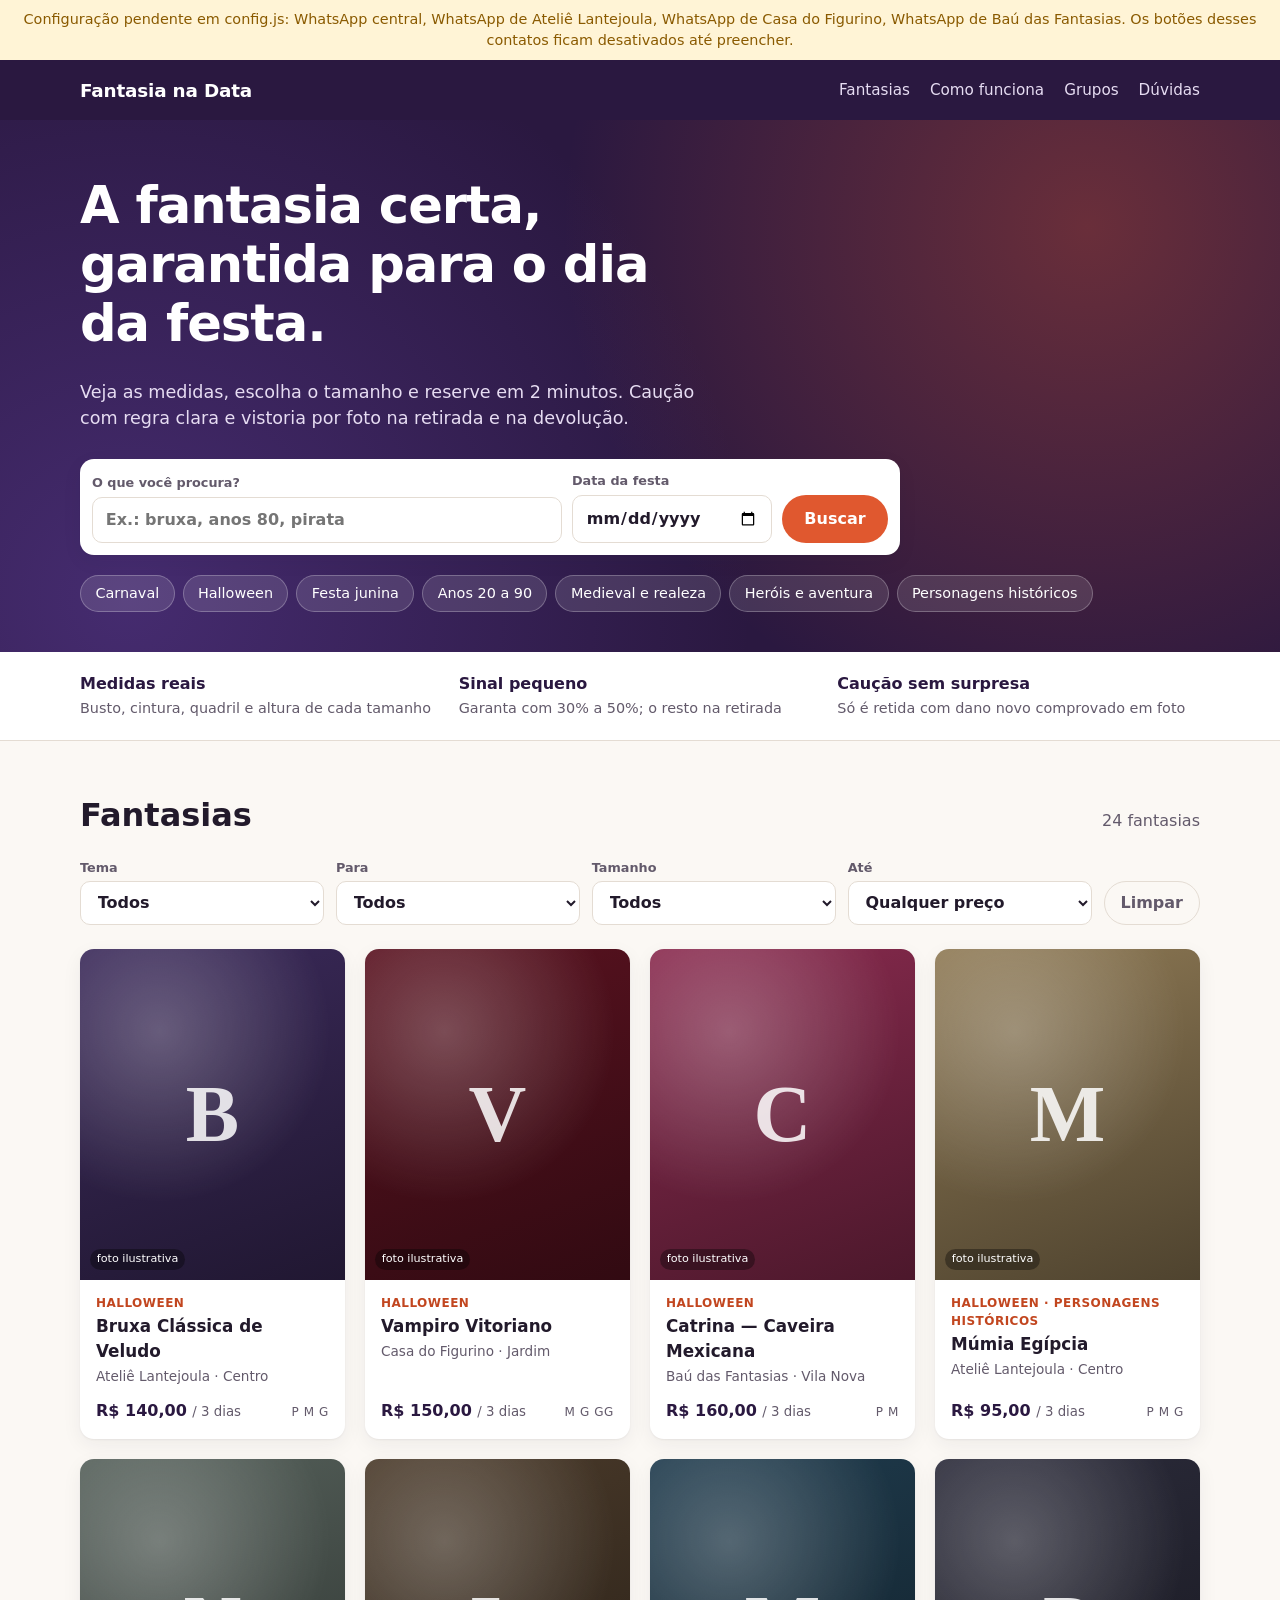
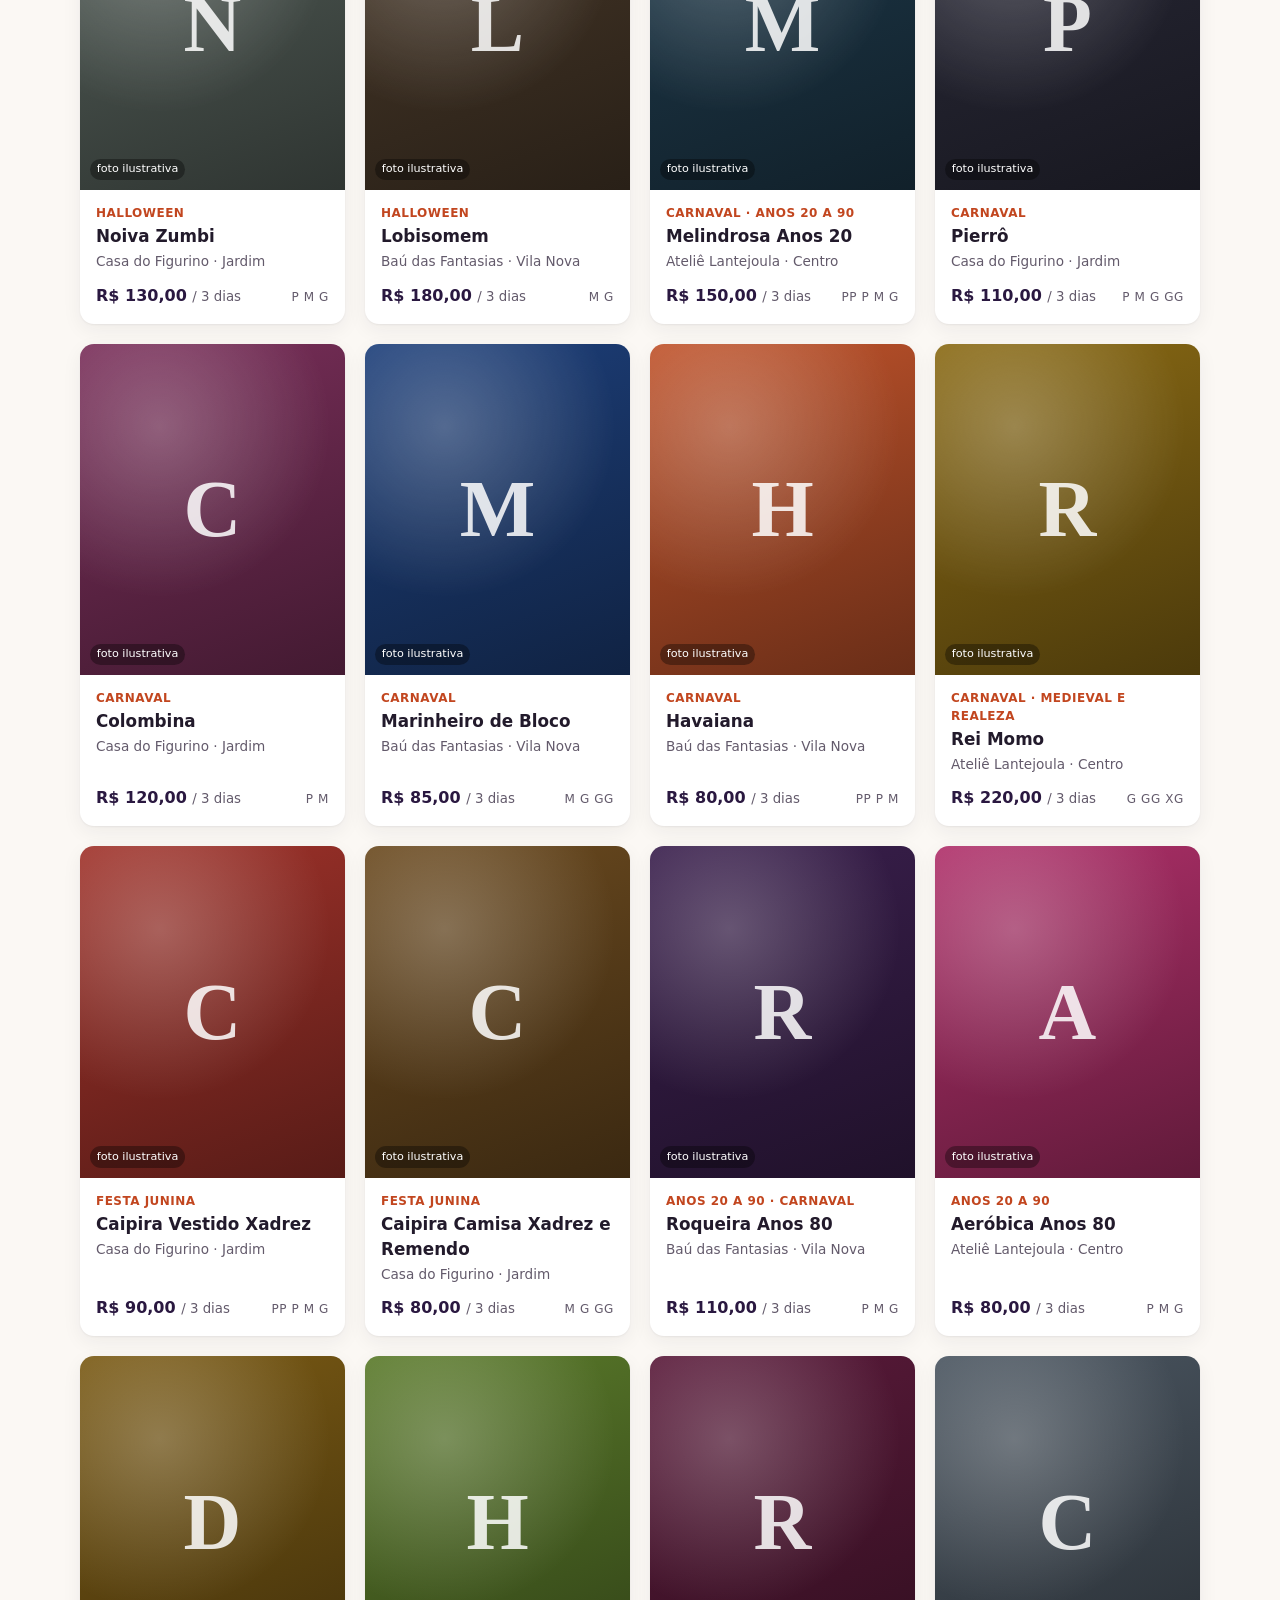
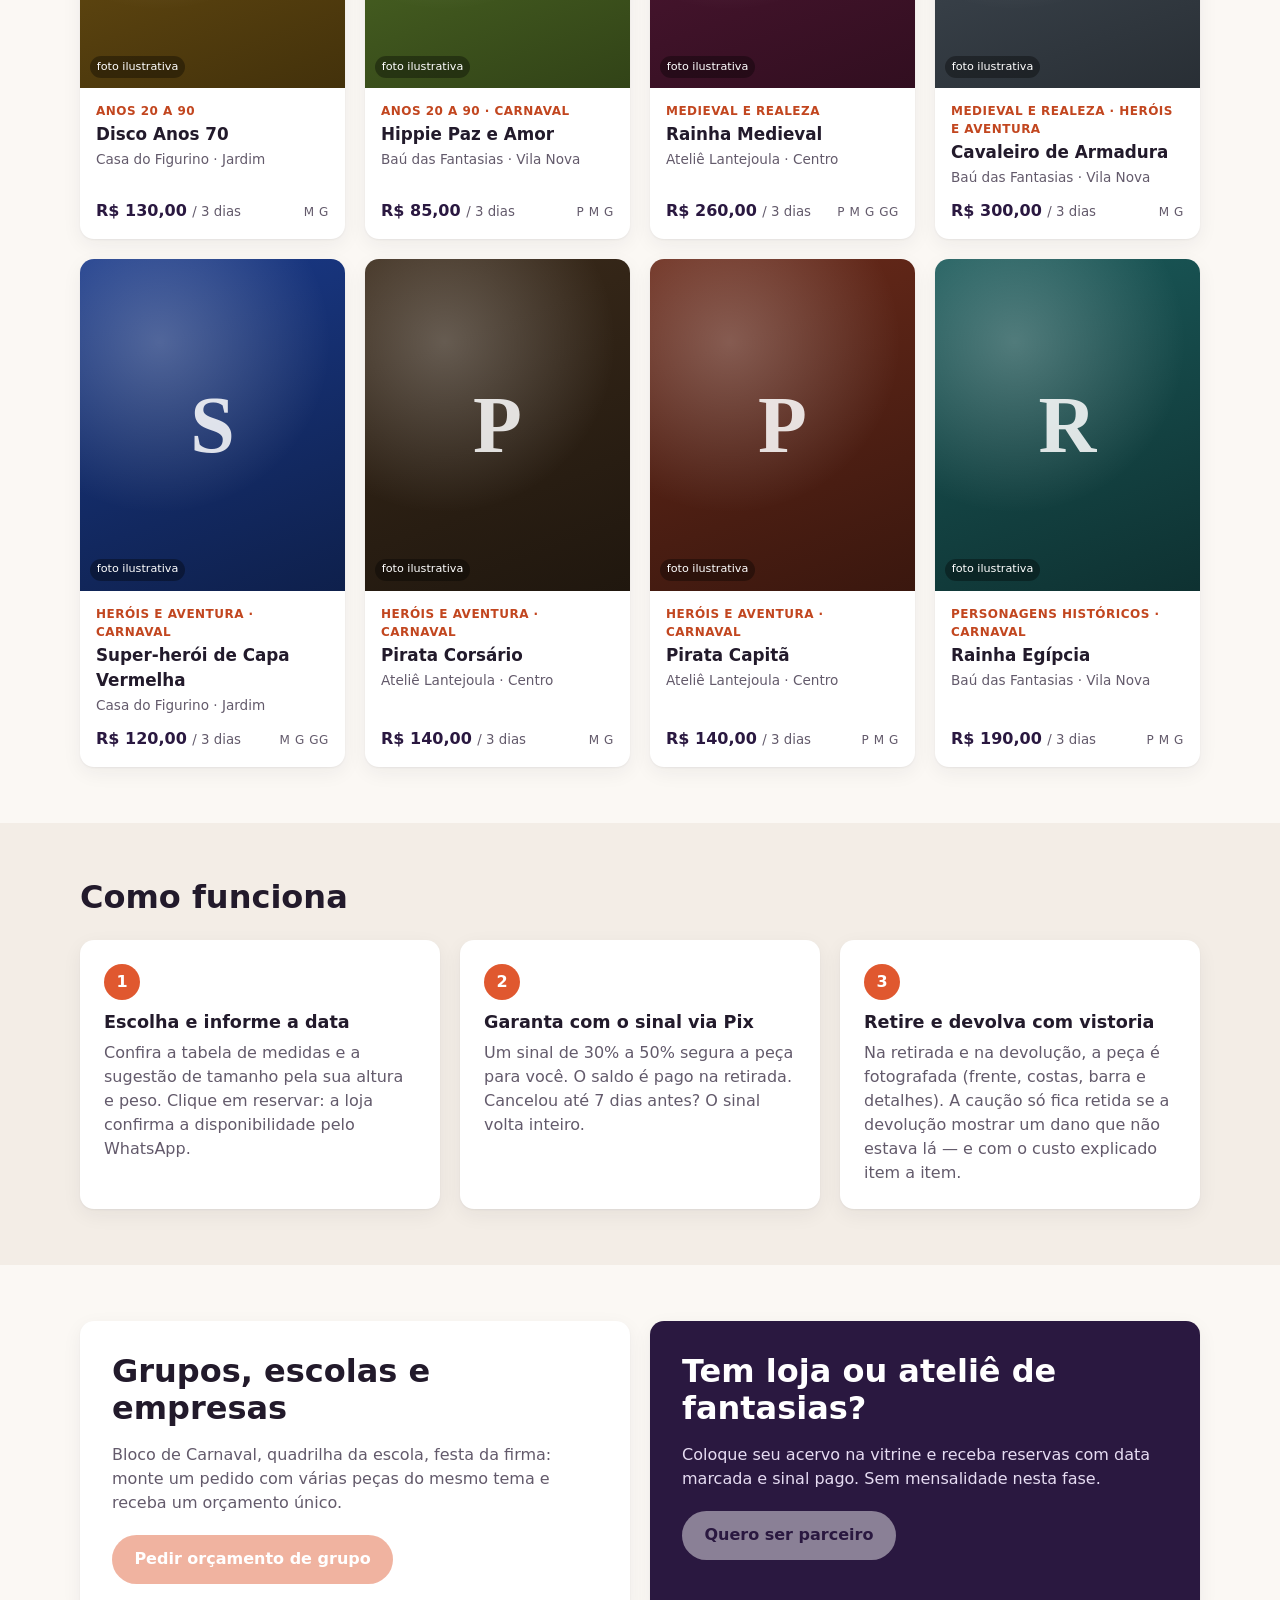
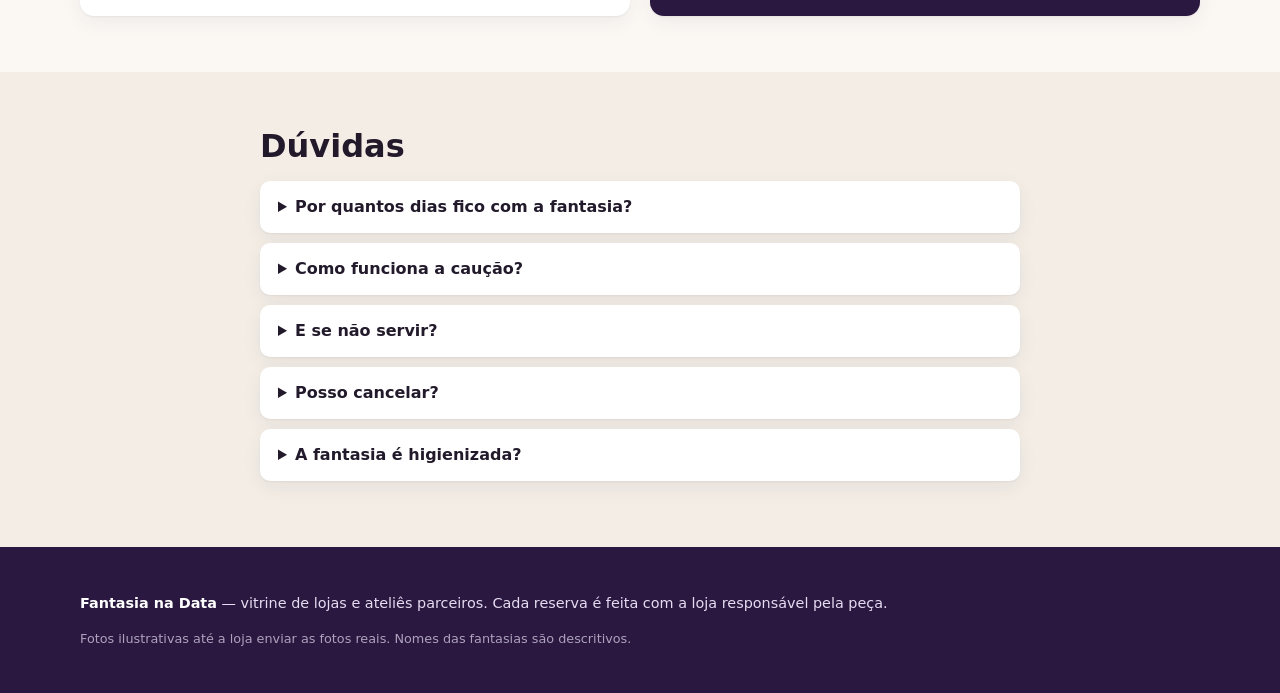
==== site-fantasias/index.html @ 17f661d7 "Site de aluguel de fantasias: landing de validação Vitrine estática com 24 fantasias de exemplo, bus" ====
<!doctype html>
<html lang="pt-BR">
<head>
  <meta charset="utf-8">
  <meta name="viewport" content="width=device-width, initial-scale=1">
  <title>Fantasia na Data — aluguel de fantasias com reserva garantida</title>
  <meta name="description" content="Escolha a fantasia, veja as medidas e garanta para a data da sua festa. Carnaval, Halloween, festa junina e mais.">
  <meta name="theme-color" content="#2a1840">
  <link rel="stylesheet" href="estilo.css">
  <!-- Medição: cole aqui o script do Plausible ou do GA4. Os eventos do site vão para ele sozinhos. -->
</head>
<body>
  <div id="aviso-config" class="aviso-config" hidden></div>

  <header class="topo">
    <div class="largura topo__linha">
      <a href="#" class="marca" data-nome-site>Fantasia na Data</a>
      <nav class="topo__nav" aria-label="Seções">
        <a href="#catalogo">Fantasias</a>
        <a href="#como-funciona">Como funciona</a>
        <a href="#grupos">Grupos</a>
        <a href="#duvidas">Dúvidas</a>
      </nav>
    </div>
  </header>

  <main>
    <section class="hero">
      <div class="largura">
        <h1>A fantasia certa, garantida para o dia da festa.</h1>
        <p class="hero__sub">Veja as medidas, escolha o tamanho e reserve em 2 minutos. Caução com regra clara e vistoria por foto na retirada e na devolução.</p>

        <form class="busca" id="form-busca" role="search">
          <label class="busca__campo">
            <span>O que você procura?</span>
            <input type="search" id="busca-texto" placeholder="Ex.: bruxa, anos 80, pirata" autocomplete="off">
          </label>
          <label class="busca__campo busca__campo--data">
            <span>Data da festa</span>
            <input type="date" id="busca-data">
          </label>
          <button type="submit" class="botao botao--destaque">Buscar</button>
        </form>

        <div class="chips" id="chips-temas" aria-label="Temas"></div>
      </div>
    </section>

    <section class="faixa-confianca" aria-label="Por que reservar aqui">
      <div class="largura faixa-confianca__grade">
        <div><strong>Medidas reais</strong><span>Busto, cintura, quadril e altura de cada tamanho</span></div>
        <div><strong>Sinal pequeno</strong><span>Garanta com 30% a 50%; o resto na retirada</span></div>
        <div><strong>Caução sem surpresa</strong><span>Só é retida com dano novo comprovado em foto</span></div>
      </div>
    </section>

    <section id="catalogo" class="secao">
      <div class="largura">
        <div class="secao__cabeca">
          <h2>Fantasias</h2>
          <p id="contagem" class="contagem" aria-live="polite"></p>
        </div>

        <div class="filtros" id="filtros">
          <label>Tema
            <select id="filtro-tema"><option value="">Todos</option></select>
          </label>
          <label>Para
            <select id="filtro-genero">
              <option value="">Todos</option>
              <option value="feminino">Feminino</option>
              <option value="masculino">Masculino</option>
            </select>
          </label>
          <label>Tamanho
            <select id="filtro-tamanho"><option value="">Todos</option></select>
          </label>
          <label>Até
            <select id="filtro-preco">
              <option value="">Qualquer preço</option>
              <option value="100">R$ 100</option>
              <option value="150">R$ 150</option>
              <option value="200">R$ 200</option>
            </select>
          </label>
          <button type="button" class="botao botao--leve" id="limpar-filtros">Limpar</button>
        </div>

        <ul class="grade" id="grade"></ul>
        <p class="vazio" id="vazio" hidden>Nenhuma fantasia com esses filtros. <button type="button" class="link" id="vazio-limpar">Limpar filtros</button> ou <a href="#" id="vazio-whats">pergunte no WhatsApp</a> — o acervo das lojas é maior que a vitrine.</p>
      </div>
    </section>

    <section id="como-funciona" class="secao secao--alt">
      <div class="largura">
        <h2>Como funciona</h2>
        <ol class="passos">
          <li>
            <h3>Escolha e informe a data</h3>
            <p>Confira a tabela de medidas e a sugestão de tamanho pela sua altura e peso. Clique em reservar: a loja confirma a disponibilidade pelo WhatsApp.</p>
          </li>
          <li>
            <h3>Garanta com o sinal via Pix</h3>
            <p>Um sinal de 30% a 50% segura a peça para você. O saldo é pago na retirada. Cancelou até 7 dias antes? O sinal volta inteiro.</p>
          </li>
          <li>
            <h3>Retire e devolva com vistoria</h3>
            <p>Na retirada e na devolução, a peça é fotografada (frente, costas, barra e detalhes). A caução só fica retida se a devolução mostrar um dano que não estava lá — e com o custo explicado item a item.</p>
          </li>
        </ol>
      </div>
    </section>

    <section id="grupos" class="secao">
      <div class="largura dois-blocos">
        <div class="bloco">
          <h2>Grupos, escolas e empresas</h2>
          <p>Bloco de Carnaval, quadrilha da escola, festa da firma: monte um pedido com várias peças do mesmo tema e receba um orçamento único.</p>
          <a href="#" class="botao botao--destaque" id="botao-grupo">Pedir orçamento de grupo</a>
        </div>
        <div class="bloco bloco--escuro">
          <h2>Tem loja ou ateliê de fantasias?</h2>
          <p>Coloque seu acervo na vitrine e receba reservas com data marcada e sinal pago. Sem mensalidade nesta fase.</p>
          <a href="#" class="botao botao--claro" id="botao-parceiro">Quero ser parceiro</a>
        </div>
      </div>
    </section>

    <section id="duvidas" class="secao secao--alt">
      <div class="largura estreito">
        <h2>Dúvidas</h2>
        <details>
          <summary>Por quantos dias fico com a fantasia?</summary>
          <p>O período padrão é de 3 dias (retira na véspera, devolve no dia seguinte à festa). Cada dia a mais tem o valor mostrado na página da fantasia.</p>
        </details>
        <details>
          <summary>Como funciona a caução?</summary>
          <p>É um valor fixo por peça, mostrado antes de você reservar. Ela é devolvida na entrega, a menos que a vistoria de devolução mostre um dano que não aparece nas fotos da retirada. Nesse caso, a cobrança vem itemizada.</p>
        </details>
        <details>
          <summary>E se não servir?</summary>
          <p>Cada tamanho tem medidas reais. Se na retirada a peça não servir e houver outro tamanho livre na data, a troca é feita na hora.</p>
        </details>
        <details>
          <summary>Posso cancelar?</summary>
          <p>Até 7 dias antes da retirada, o sinal é devolvido integralmente. Depois disso vale a política da loja, que aparece na página de cada fantasia antes de você reservar.</p>
        </details>
        <details>
          <summary>A fantasia é higienizada?</summary>
          <p>Sim. Toda peça passa por limpeza entre um aluguel e outro — é por isso que existe um intervalo entre reservas.</p>
        </details>
      </div>
    </section>
  </main>

  <footer class="rodape">
    <div class="largura">
      <p><strong data-nome-site>Fantasia na Data</strong> — vitrine de lojas e ateliês parceiros. Cada reserva é feita com a loja responsável pela peça.</p>
      <p class="rodape__nota">Fotos ilustrativas até a loja enviar as fotos reais. Nomes das fantasias são descritivos.</p>
    </div>
  </footer>

  <dialog id="ficha" class="ficha" aria-labelledby="ficha-nome">
    <form method="dialog" class="ficha__fechar-form">
      <button class="ficha__fechar" aria-label="Fechar">×</button>
    </form>
    <div class="ficha__corpo" id="ficha-corpo"></div>
  </dialog>

  <script src="config.js"></script>
  <script src="dados.js"></script>
  <script src="logica.js"></script>
  <script src="app.js"></script>
</body>
</html>
---- site-fantasias/estilo.css ----
:root {
  --fundo: #fbf8f4;
  --fundo-alt: #f3ede6;
  --superficie: #ffffff;
  --texto: #221a2b;
  --texto-suave: #635a6b;
  --borda: #e4dcd3;
  --marca: #2a1840;
  --marca-clara: #4a2f6b;
  --destaque: #e0582f;
  --destaque-escuro: #c2461f;
  --aviso: #8a5a00;
  --aviso-fundo: #fff4d6;
  --raio: 14px;
  --sombra: 0 1px 2px rgba(34, 26, 43, .06), 0 6px 20px rgba(34, 26, 43, .06);
  font-family: system-ui, -apple-system, "Segoe UI", Roboto, sans-serif;
  color: var(--texto);
}

* { box-sizing: border-box; }
html { scroll-behavior: smooth; }
body { margin: 0; background: var(--fundo); line-height: 1.5; }
img { max-width: 100%; display: block; }
h1, h2, h3 { line-height: 1.15; margin: 0 0 .5em; }
h2 { font-size: clamp(1.5rem, 3vw, 2rem); }
a { color: var(--marca-clara); }

.largura { width: min(1120px, 100% - 32px); margin-inline: auto; }
.estreito { max-width: 760px; }

/* ---------- botões ---------- */
.botao {
  display: inline-flex; align-items: center; justify-content: center;
  padding: .8em 1.4em; border-radius: 999px; border: 0;
  font: inherit; font-weight: 600; text-decoration: none; cursor: pointer;
}
.botao--destaque { background: var(--destaque); color: #fff; }
.botao--destaque:hover { background: var(--destaque-escuro); }
.botao--claro { background: #fff; color: var(--marca); }
.botao--leve { background: transparent; color: var(--texto-suave); border: 1px solid var(--borda); padding: .55em 1em; }
.botao--largo { width: 100%; font-size: 1.05rem; padding: 1em; }
.botao[aria-disabled="true"] { opacity: .45; cursor: not-allowed; }
.link { background: none; border: 0; padding: 0; font: inherit; color: var(--marca-clara); text-decoration: underline; cursor: pointer; }

.aviso-config {
  background: var(--aviso-fundo); color: var(--aviso);
  padding: .6em 16px; font-size: .9rem; text-align: center;
}

/* ---------- topo ---------- */
.topo { background: var(--marca); color: #fff; position: sticky; top: 0; z-index: 10; }
.topo__linha { display: flex; align-items: center; justify-content: space-between; gap: 16px; min-height: 60px; }
.marca { color: #fff; font-weight: 800; font-size: 1.15rem; text-decoration: none; letter-spacing: -.01em; }
.topo__nav { display: flex; gap: 20px; }
.topo__nav a { color: #e6dcf2; text-decoration: none; font-size: .95rem; }
.topo__nav a:hover { color: #fff; }

/* ---------- hero ---------- */
.hero {
  background:
    radial-gradient(circle at 85% 20%, rgba(224, 88, 47, .35), transparent 45%),
    radial-gradient(circle at 10% 90%, rgba(120, 80, 200, .35), transparent 50%),
    var(--marca);
  color: #fff; padding: 56px 0 40px;
}
.hero h1 { font-size: clamp(2rem, 5vw, 3.2rem); max-width: 18ch; letter-spacing: -.02em; }
.hero__sub { font-size: 1.1rem; color: #e6dcf2; max-width: 56ch; margin: 0 0 28px; }

.busca {
  display: grid; grid-template-columns: 1fr 200px auto; gap: 10px; align-items: end;
  background: var(--superficie); padding: 12px; border-radius: var(--raio); box-shadow: var(--sombra);
  max-width: 820px;
}
.busca__campo { display: flex; flex-direction: column; gap: 4px; color: var(--texto-suave); font-size: .8rem; font-weight: 600; }
.busca input, .filtros select, .sugestao input, .campo-data input {
  font: inherit; font-size: 1rem; padding: .65em .8em; border: 1px solid var(--borda);
  border-radius: 10px; background: #fff; color: var(--texto); min-width: 0; width: 100%;
}
.busca .botao { height: 48px; }

.chips { display: flex; flex-wrap: wrap; gap: 8px; margin-top: 20px; }
.chip {
  font: inherit; font-size: .9rem; padding: .45em 1em; border-radius: 999px; cursor: pointer;
  background: rgba(255, 255, 255, .12); color: #fff; border: 1px solid rgba(255, 255, 255, .25);
}
.chip:hover { background: rgba(255, 255, 255, .22); }
.chip--ativo { background: #fff; color: var(--marca); }

/* ---------- faixa de confiança ---------- */
.faixa-confianca { background: var(--superficie); border-bottom: 1px solid var(--borda); }
.faixa-confianca__grade { display: grid; grid-template-columns: repeat(3, 1fr); gap: 16px; padding: 20px 0; }
.faixa-confianca strong { display: block; color: var(--marca); }
.faixa-confianca span { color: var(--texto-suave); font-size: .9rem; }

/* ---------- seções ---------- */
.secao { padding: 56px 0; }
.secao--alt { background: var(--fundo-alt); }
.secao__cabeca { display: flex; align-items: baseline; justify-content: space-between; gap: 16px; }
.contagem { color: var(--texto-suave); margin: 0; }

.filtros { display: flex; flex-wrap: wrap; gap: 12px; align-items: end; margin: 8px 0 24px; }
.filtros label { display: flex; flex-direction: column; gap: 4px; font-size: .8rem; font-weight: 600; color: var(--texto-suave); min-width: 140px; flex: 1 1 140px; }
.filtros .botao { flex: 0 0 auto; }

/* ---------- grade de cartões ---------- */
.grade { list-style: none; padding: 0; margin: 0; display: grid; grid-template-columns: repeat(auto-fill, minmax(230px, 1fr)); gap: 20px; }
.cartao {
  all: unset; box-sizing: border-box; display: flex; flex-direction: column; width: 100%; height: 100%;
  background: var(--superficie); border-radius: var(--raio); overflow: hidden; box-shadow: var(--sombra);
  cursor: pointer; transition: transform .15s ease, box-shadow .15s ease;
}
.cartao:hover { transform: translateY(-3px); box-shadow: 0 10px 30px rgba(34, 26, 43, .12); }
.cartao:focus-visible { outline: 3px solid var(--destaque); outline-offset: 2px; }
.cartao__capa { aspect-ratio: 4 / 5; }
.cartao__capa img, .ficha__capa img { width: 100%; height: 100%; object-fit: cover; }
.cartao__info { display: flex; flex-direction: column; gap: 2px; padding: 14px 16px 16px; flex: 1; }
.cartao__temas { font-size: .75rem; color: var(--destaque-escuro); font-weight: 600; text-transform: uppercase; letter-spacing: .04em; }
.cartao__nome { font-weight: 700; font-size: 1.05rem; }
.cartao__loja { color: var(--texto-suave); font-size: .85rem; }
.cartao__rodape { display: flex; justify-content: space-between; align-items: baseline; margin-top: auto; padding-top: 10px; gap: 8px; }
.cartao__preco { font-weight: 700; color: var(--marca); }
.cartao__preco small { font-weight: 400; color: var(--texto-suave); }
.cartao__tamanhos { font-size: .75rem; color: var(--texto-suave); letter-spacing: .05em; }

/* capa sem foto: cor da peça + inicial */
.capa--ilustrativa {
  position: relative; display: grid; place-items: center;
  background:
    radial-gradient(circle at 30% 25%, rgba(255, 255, 255, .25), transparent 55%),
    linear-gradient(160deg, var(--cor), color-mix(in srgb, var(--cor) 55%, #000));
}
.capa__inicial { font-size: 5rem; font-weight: 800; color: rgba(255, 255, 255, .85); font-family: Georgia, serif; }
.capa__selo {
  position: absolute; bottom: 10px; left: 10px; font-size: .7rem; color: #fff;
  background: rgba(0, 0, 0, .35); padding: .2em .6em; border-radius: 999px;
}

.vazio { text-align: center; color: var(--texto-suave); padding: 32px 0; }

/* ---------- como funciona ---------- */
.passos { list-style: none; padding: 0; margin: 24px 0 0; display: grid; grid-template-columns: repeat(3, 1fr); gap: 20px; counter-reset: passo; }
.passos li { background: var(--superficie); border-radius: var(--raio); padding: 24px; box-shadow: var(--sombra); counter-increment: passo; }
.passos li::before {
  content: counter(passo); display: grid; place-items: center; width: 36px; height: 36px; border-radius: 50%;
  background: var(--destaque); color: #fff; font-weight: 800; margin-bottom: 12px;
}
.passos h3 { font-size: 1.1rem; }
.passos p { margin: 0; color: var(--texto-suave); }

/* ---------- grupos / parceiros ---------- */
.dois-blocos { display: grid; grid-template-columns: 1fr 1fr; gap: 20px; }
.bloco { background: var(--superficie); border-radius: var(--raio); padding: 32px; box-shadow: var(--sombra); }
.bloco p { color: var(--texto-suave); margin: 0 0 20px; }
.bloco--escuro { background: var(--marca); color: #fff; }
.bloco--escuro p { color: #e6dcf2; }

/* ---------- dúvidas ---------- */
details { background: var(--superficie); border-radius: 10px; padding: 14px 18px; margin-bottom: 10px; box-shadow: var(--sombra); }
summary { cursor: pointer; font-weight: 600; }
details p { color: var(--texto-suave); margin: 10px 0 0; }

.rodape { background: var(--marca); color: #e6dcf2; padding: 32px 0; font-size: .9rem; }
.rodape strong { color: #fff; }
.rodape__nota { opacity: .7; font-size: .8rem; }

/* ---------- ficha (dialog) ---------- */
.ficha {
  width: min(880px, 100% - 24px); max-height: calc(100dvh - 24px); padding: 0; border: 0;
  border-radius: 18px; box-shadow: 0 20px 60px rgba(0, 0, 0, .3); background: var(--superficie); color: var(--texto);
}
.ficha::backdrop { background: rgba(20, 12, 30, .6); }
.ficha__fechar-form { position: sticky; top: 0; height: 0; z-index: 2; }
.ficha__fechar {
  position: absolute; top: 10px; right: 10px; width: 40px; height: 40px; border-radius: 50%; border: 0;
  background: rgba(255, 255, 255, .92); font-size: 1.6rem; line-height: 1; cursor: pointer; box-shadow: var(--sombra);
}
.ficha__corpo { padding: 24px; }
.ficha__grade { display: grid; grid-template-columns: 280px 1fr; gap: 24px; margin-bottom: 20px; }
.ficha__capa { aspect-ratio: 4 / 5; border-radius: var(--raio); overflow: hidden; }
.ficha__temas { color: var(--destaque-escuro); font-size: .8rem; font-weight: 600; text-transform: uppercase; letter-spacing: .04em; margin: 0 0 4px; }
.ficha__loja { color: var(--texto-suave); margin-top: -4px; }
.ficha h3 { font-size: 1.05rem; margin-top: 20px; }

.valores { display: grid; grid-template-columns: repeat(3, 1fr); gap: 8px; margin: 16px 0; }
.valores div { background: var(--fundo-alt); border-radius: 10px; padding: 10px 12px; }
.valores dt { font-size: .75rem; color: var(--texto-suave); }
.valores dd { margin: 0; font-weight: 700; color: var(--marca); }
.inclui { font-size: .95rem; }

.tabela-rolagem { overflow-x: auto; }
.medidas { width: 100%; border-collapse: collapse; font-size: .95rem; }
.medidas th, .medidas td { text-align: center; padding: 8px; border-bottom: 1px solid var(--borda); }
.medidas thead th { font-size: .8rem; color: var(--texto-suave); font-weight: 600; }
.medidas--sel { background: #fdebe4; }

.sugestao { background: var(--fundo-alt); border-radius: var(--raio); padding: 16px; margin-top: 16px; }
.sugestao p { margin: 0 0 8px; }
.sugestao__campos { display: flex; gap: 12px; flex-wrap: wrap; }
.sugestao__campos label { display: flex; flex-direction: column; gap: 4px; font-size: .8rem; font-weight: 600; color: var(--texto-suave); flex: 1 1 120px; }
.sugestao__resultado { margin: 10px 0 0 !important; font-weight: 600; color: var(--marca); min-height: 1.5em; }

fieldset { border: 0; padding: 0; margin: 0 0 16px; }
legend { font-weight: 600; margin-bottom: 8px; padding: 0; }
.tamanhos { display: flex; gap: 8px; flex-wrap: wrap; }
.tamanhos legend { width: 100%; }
.tam input { position: absolute; opacity: 0; }
.tam span {
  display: grid; place-items: center; min-width: 52px; height: 44px; padding: 0 12px; border-radius: 10px;
  border: 2px solid var(--borda); font-weight: 700; cursor: pointer;
}
.tam input:checked + span { border-color: var(--destaque); background: #fdebe4; color: var(--destaque-escuro); }
.tam input:focus-visible + span { outline: 3px solid var(--marca-clara); outline-offset: 2px; }

.campo-data { display: flex; flex-direction: column; gap: 4px; font-weight: 600; max-width: 240px; margin-bottom: 8px; }
.aviso-data { background: var(--aviso-fundo); color: var(--aviso); border-radius: 10px; padding: 8px 12px; font-size: .9rem; }

.kit { margin-top: 16px; }
.kit__item { display: flex; align-items: center; gap: 10px; padding: 10px 0; border-bottom: 1px solid var(--borda); cursor: pointer; }
.kit__item input { width: 20px; height: 20px; accent-color: var(--destaque); }
.kit__item small { color: var(--texto-suave); }
.kit__preco { margin-left: auto; font-weight: 600; white-space: nowrap; }

.resumo { background: var(--fundo-alt); border-radius: var(--raio); padding: 14px 16px; margin: 16px 0; }
.resumo div { display: flex; justify-content: space-between; gap: 12px; padding: 4px 0; font-size: .95rem; }
.resumo__total { border-top: 1px solid var(--borda); margin-top: 4px; padding-top: 8px !important; font-weight: 700; }
.resumo__sinal { color: var(--destaque-escuro); font-weight: 700; }
.politica { font-size: .85rem; color: var(--texto-suave); }
.nota-reserva { font-size: .85rem; color: var(--texto-suave); text-align: center; margin: 8px 0 0; }

/* ---------- celular ---------- */
@media (max-width: 760px) {
  .topo__nav { display: none; }
  .hero { padding: 36px 0 28px; }
  .busca { grid-template-columns: 1fr; }
  .faixa-confianca__grade, .passos, .dois-blocos { grid-template-columns: 1fr; }
  .grade { grid-template-columns: repeat(2, 1fr); gap: 12px; }
  .cartao__info { padding: 10px 12px 12px; }
  .cartao__nome { font-size: .95rem; }
  .cartao__tamanhos { display: none; }
  .capa__inicial { font-size: 3.5rem; }
  .ficha__grade { grid-template-columns: 1fr; }
  .ficha__capa { aspect-ratio: 16 / 10; }
  .ficha__corpo { padding: 18px; }
  .valores { grid-template-columns: 1fr 1fr 1fr; }
  .valores div { padding: 8px; }
  .bloco { padding: 24px; }
}
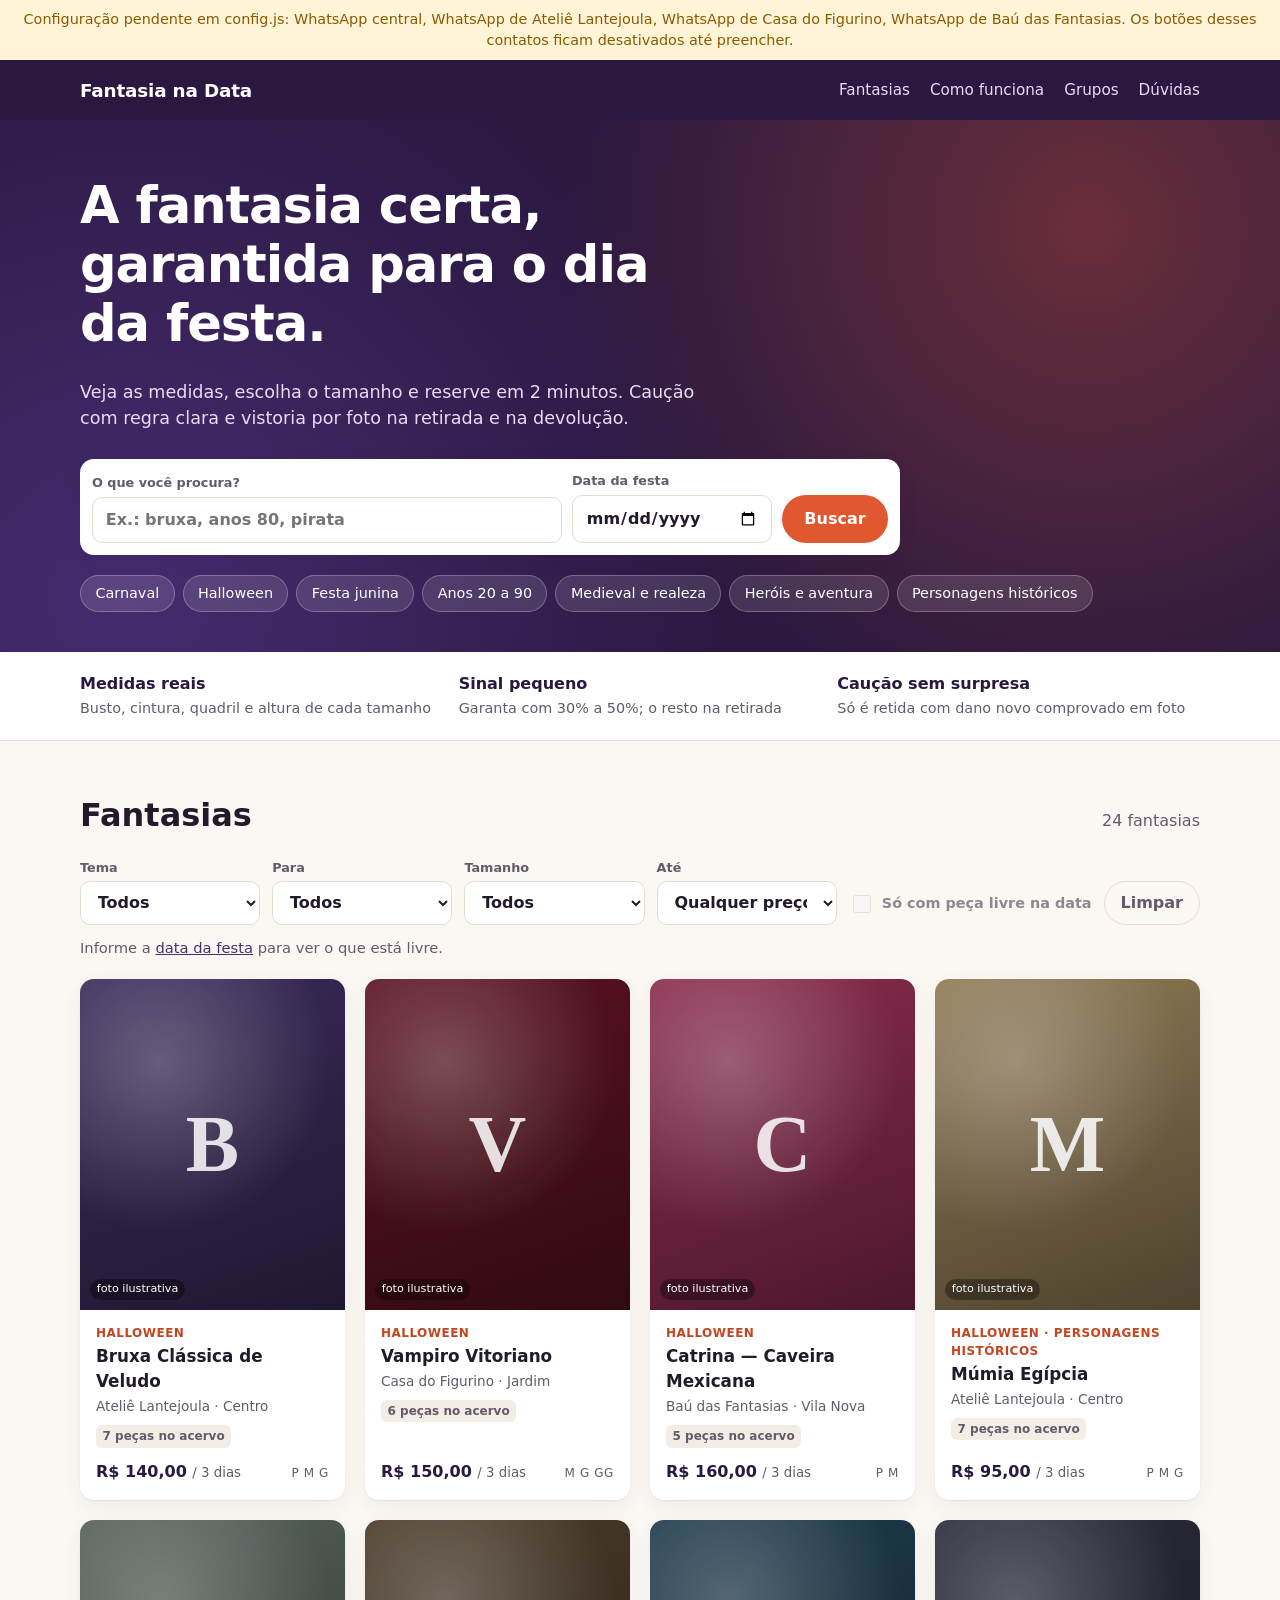
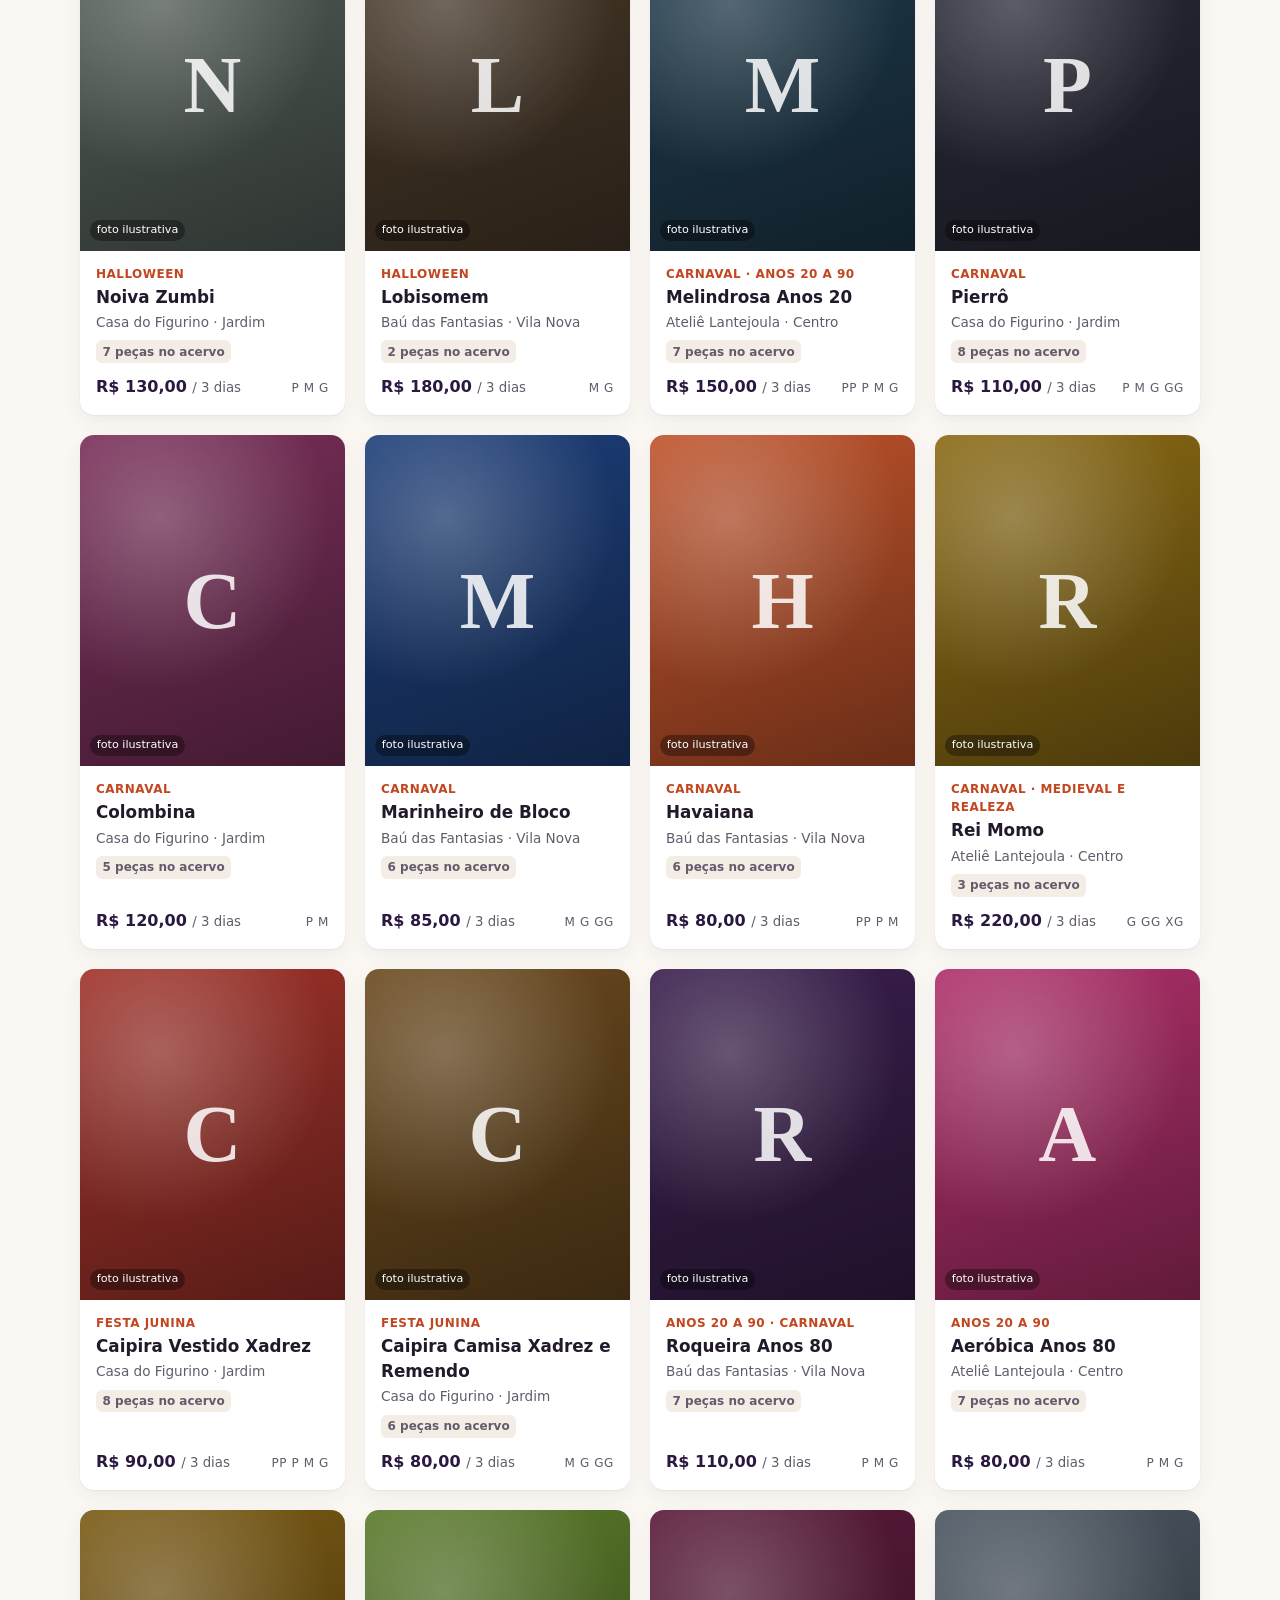
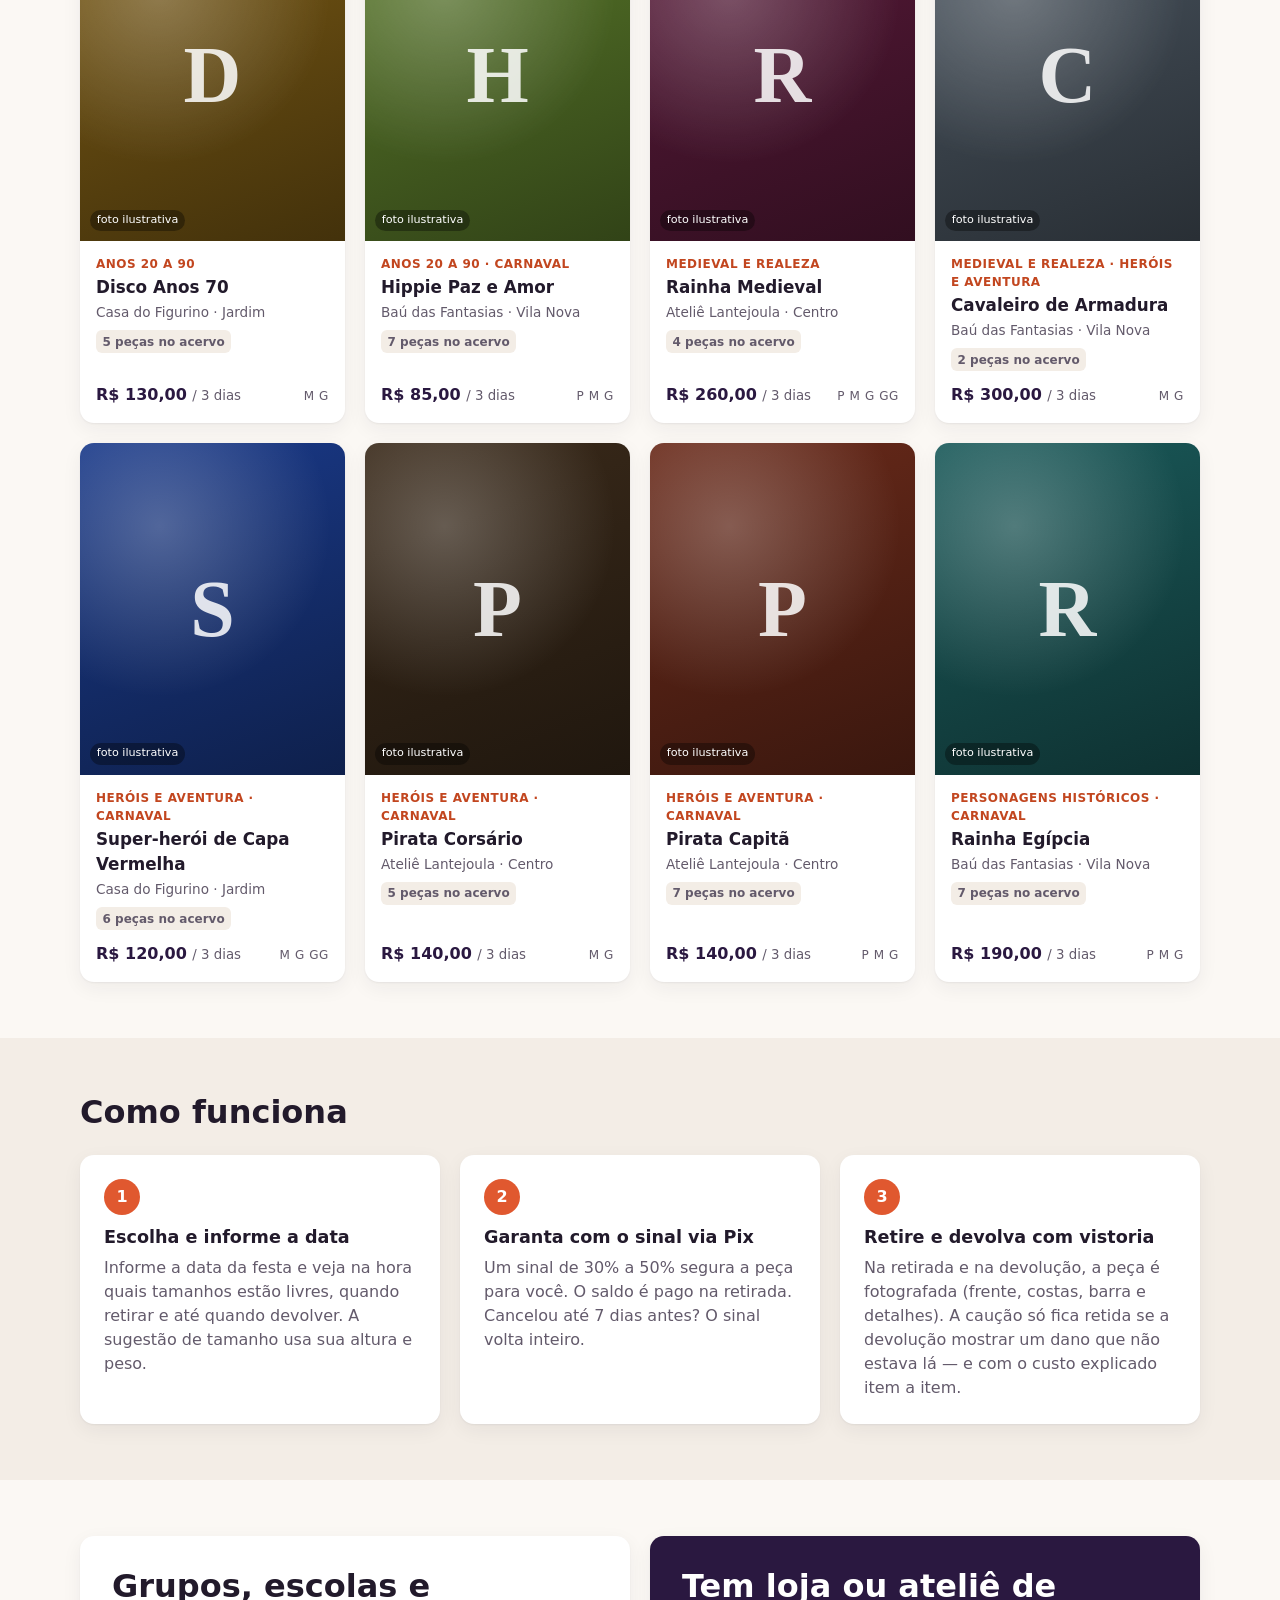
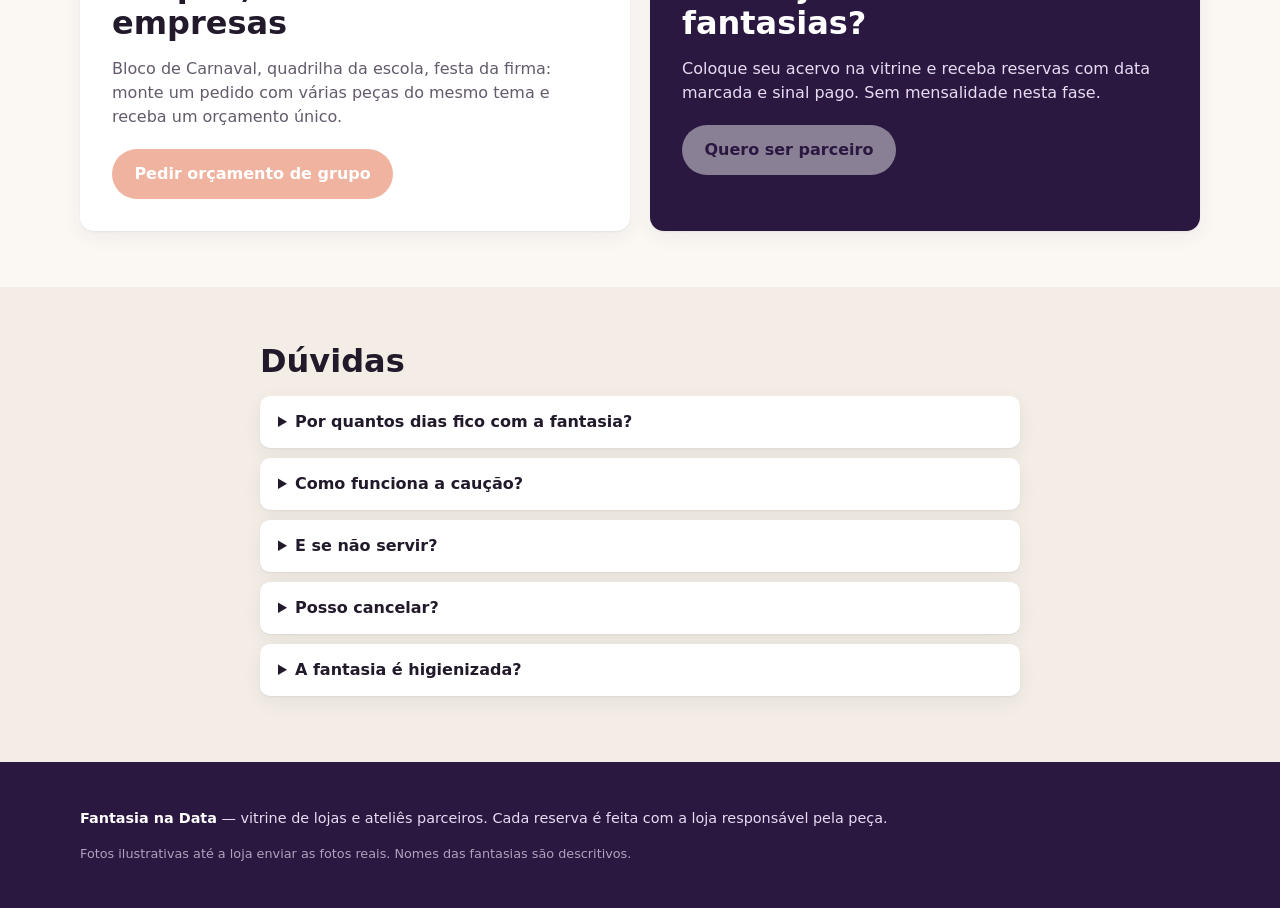
==== commit 331308c2: "Fantasias: estoque por peça, período de retirada e devolução, vitrine de simulação Cada tamanho tem " ====
--- a/site-fantasias/index.html
+++ b/site-fantasias/index.html
@@ -83,8 +83,10 @@
               <option value="200">R$ 200</option>
             </select>
           </label>
+          <label class="filtro-check"><input type="checkbox" id="filtro-disponivel" disabled> Só com peça livre na data</label>
           <button type="button" class="botao botao--leve" id="limpar-filtros">Limpar</button>
         </div>
+        <p class="info-data" id="info-data" aria-live="polite"></p>
 
         <ul class="grade" id="grade"></ul>
         <p class="vazio" id="vazio" hidden>Nenhuma fantasia com esses filtros. <button type="button" class="link" id="vazio-limpar">Limpar filtros</button> ou <a href="#" id="vazio-whats">pergunte no WhatsApp</a> — o acervo das lojas é maior que a vitrine.</p>
@@ -97,7 +99,7 @@
         <ol class="passos">
           <li>
             <h3>Escolha e informe a data</h3>
-            <p>Confira a tabela de medidas e a sugestão de tamanho pela sua altura e peso. Clique em reservar: a loja confirma a disponibilidade pelo WhatsApp.</p>
+            <p>Informe a data da festa e veja na hora quais tamanhos estão livres, quando retirar e até quando devolver. A sugestão de tamanho usa sua altura e peso.</p>
           </li>
           <li>
             <h3>Garanta com o sinal via Pix</h3>
@@ -131,7 +133,7 @@
         <h2>Dúvidas</h2>
         <details>
           <summary>Por quantos dias fico com a fantasia?</summary>
-          <p>O período padrão é de 3 dias (retira na véspera, devolve no dia seguinte à festa). Cada dia a mais tem o valor mostrado na página da fantasia.</p>
+          <p>O período padrão é de 3 dias: retira na véspera e devolve no dia seguinte à festa. A página da fantasia mostra as duas datas assim que você informa o dia da festa. Se a loja não abre no dia da devolução, ela passa para o próximo dia útil, sem custo. Dá para pedir dias extras, com o valor mostrado na página.</p>
         </details>
         <details>
           <summary>Como funciona a caução?</summary>
@@ -169,6 +171,7 @@
 
   <script src="config.js"></script>
   <script src="dados.js"></script>
+  <script src="agenda.js"></script>
   <script src="logica.js"></script>
   <script src="app.js"></script>
 </body>
--- a/site-fantasias/estilo.css
+++ b/site-fantasias/estilo.css
@@ -11,15 +11,49 @@
   --destaque-escuro: #c2461f;
   --aviso: #8a5a00;
   --aviso-fundo: #fff4d6;
+  --marca-texto: #2a1840;
+  --sobre-marca: #e6dcf2;
+  --destaque-suave: #fdebe4;
+  --branco: #ffffff;
+  --ok: #1f6f45;
+  --ok-fundo: #e2f3e9;
+  --erro: #a3271f;
+  --erro-fundo: #fbe6e3;
   --raio: 14px;
   --sombra: 0 1px 2px rgba(34, 26, 43, .06), 0 6px 20px rgba(34, 26, 43, .06);
+  --sombra-forte: 0 10px 30px rgba(34, 26, 43, .12);
   font-family: system-ui, -apple-system, "Segoe UI", Roboto, sans-serif;
   color: var(--texto);
 }
 
+/* Tema escuro: só redefine os tokens. O roxo da marca continua fundo escuro
+ * nas duas versões; texto em roxo usa --marca-texto, que clareia aqui. */
+@media (prefers-color-scheme: dark) {
+  :root:not([data-theme="light"]) {
+    --fundo: #15101c; --fundo-alt: #1d1626; --superficie: #241b2f; --texto: #efe8f5;
+    --texto-suave: #b4a9c0; --borda: #3a2f48; --marca: #1f1230; --marca-clara: #c9b2ea;
+    --marca-texto: #dcc9f5; --destaque: #e0582f; --destaque-escuro: #f08a63;
+    --aviso: #f2c35a; --aviso-fundo: #3a2e10; --destaque-suave: #42241a;
+    --ok: #74d39e; --ok-fundo: #133222; --erro: #ff9b8f; --erro-fundo: #3d1714;
+    --sombra: 0 1px 2px rgba(0, 0, 0, .3), 0 6px 20px rgba(0, 0, 0, .25);
+    --sombra-forte: 0 10px 30px rgba(0, 0, 0, .45);
+    color-scheme: dark;
+  }
+}
+:root[data-theme="dark"] {
+  --fundo: #15101c; --fundo-alt: #1d1626; --superficie: #241b2f; --texto: #efe8f5;
+  --texto-suave: #b4a9c0; --borda: #3a2f48; --marca: #1f1230; --marca-clara: #c9b2ea;
+  --marca-texto: #dcc9f5; --destaque: #e0582f; --destaque-escuro: #f08a63;
+  --aviso: #f2c35a; --aviso-fundo: #3a2e10; --destaque-suave: #42241a;
+  --ok: #74d39e; --ok-fundo: #133222; --erro: #ff9b8f; --erro-fundo: #3d1714;
+  --sombra: 0 1px 2px rgba(0, 0, 0, .3), 0 6px 20px rgba(0, 0, 0, .25);
+  --sombra-forte: 0 10px 30px rgba(0, 0, 0, .45);
+  color-scheme: dark;
+}
+
 * { box-sizing: border-box; }
 html { scroll-behavior: smooth; }
-body { margin: 0; background: var(--fundo); line-height: 1.5; }
+body { margin: 0; background: var(--fundo); color: var(--texto); line-height: 1.5; }
 img { max-width: 100%; display: block; }
 h1, h2, h3 { line-height: 1.15; margin: 0 0 .5em; }
 h2 { font-size: clamp(1.5rem, 3vw, 2rem); }
@@ -34,9 +68,9 @@
   padding: .8em 1.4em; border-radius: 999px; border: 0;
   font: inherit; font-weight: 600; text-decoration: none; cursor: pointer;
 }
-.botao--destaque { background: var(--destaque); color: #fff; }
-.botao--destaque:hover { background: var(--destaque-escuro); }
-.botao--claro { background: #fff; color: var(--marca); }
+.botao--destaque { background: var(--destaque); color: var(--branco); }
+.botao--destaque:hover { filter: brightness(.92); }
+.botao--claro { background: var(--branco); color: #2a1840; }
 .botao--leve { background: transparent; color: var(--texto-suave); border: 1px solid var(--borda); padding: .55em 1em; }
 .botao--largo { width: 100%; font-size: 1.05rem; padding: 1em; }
 .botao[aria-disabled="true"] { opacity: .45; cursor: not-allowed; }
@@ -48,12 +82,12 @@
 }
 
 /* ---------- topo ---------- */
-.topo { background: var(--marca); color: #fff; position: sticky; top: 0; z-index: 10; }
+.topo { background: var(--marca); color: var(--branco); position: sticky; top: 0; z-index: 10; }
 .topo__linha { display: flex; align-items: center; justify-content: space-between; gap: 16px; min-height: 60px; }
-.marca { color: #fff; font-weight: 800; font-size: 1.15rem; text-decoration: none; letter-spacing: -.01em; }
+.marca { color: var(--branco); font-weight: 800; font-size: 1.15rem; text-decoration: none; letter-spacing: -.01em; }
 .topo__nav { display: flex; gap: 20px; }
-.topo__nav a { color: #e6dcf2; text-decoration: none; font-size: .95rem; }
-.topo__nav a:hover { color: #fff; }
+.topo__nav a { color: var(--sobre-marca); text-decoration: none; font-size: .95rem; }
+.topo__nav a:hover { color: var(--branco); }
 
 /* ---------- hero ---------- */
 .hero {
@@ -61,10 +95,10 @@
     radial-gradient(circle at 85% 20%, rgba(224, 88, 47, .35), transparent 45%),
     radial-gradient(circle at 10% 90%, rgba(120, 80, 200, .35), transparent 50%),
     var(--marca);
-  color: #fff; padding: 56px 0 40px;
+  color: var(--branco); padding: 56px 0 40px;
 }
 .hero h1 { font-size: clamp(2rem, 5vw, 3.2rem); max-width: 18ch; letter-spacing: -.02em; }
-.hero__sub { font-size: 1.1rem; color: #e6dcf2; max-width: 56ch; margin: 0 0 28px; }
+.hero__sub { font-size: 1.1rem; color: var(--sobre-marca); max-width: 56ch; margin: 0 0 28px; }
 
 .busca {
   display: grid; grid-template-columns: 1fr 200px auto; gap: 10px; align-items: end;
@@ -74,22 +108,22 @@
 .busca__campo { display: flex; flex-direction: column; gap: 4px; color: var(--texto-suave); font-size: .8rem; font-weight: 600; }
 .busca input, .filtros select, .sugestao input, .campo-data input {
   font: inherit; font-size: 1rem; padding: .65em .8em; border: 1px solid var(--borda);
-  border-radius: 10px; background: #fff; color: var(--texto); min-width: 0; width: 100%;
+  border-radius: 10px; background: var(--superficie); color: var(--texto); min-width: 0; width: 100%;
 }
 .busca .botao { height: 48px; }
 
 .chips { display: flex; flex-wrap: wrap; gap: 8px; margin-top: 20px; }
 .chip {
   font: inherit; font-size: .9rem; padding: .45em 1em; border-radius: 999px; cursor: pointer;
-  background: rgba(255, 255, 255, .12); color: #fff; border: 1px solid rgba(255, 255, 255, .25);
+  background: rgba(255, 255, 255, .12); color: var(--branco); border: 1px solid rgba(255, 255, 255, .25);
 }
 .chip:hover { background: rgba(255, 255, 255, .22); }
-.chip--ativo { background: #fff; color: var(--marca); }
+.chip--ativo { background: var(--branco); color: #2a1840; }
 
 /* ---------- faixa de confiança ---------- */
 .faixa-confianca { background: var(--superficie); border-bottom: 1px solid var(--borda); }
 .faixa-confianca__grade { display: grid; grid-template-columns: repeat(3, 1fr); gap: 16px; padding: 20px 0; }
-.faixa-confianca strong { display: block; color: var(--marca); }
+.faixa-confianca strong { display: block; color: var(--marca-texto); }
 .faixa-confianca span { color: var(--texto-suave); font-size: .9rem; }
 
 /* ---------- seções ---------- */
@@ -109,7 +143,7 @@
   background: var(--superficie); border-radius: var(--raio); overflow: hidden; box-shadow: var(--sombra);
   cursor: pointer; transition: transform .15s ease, box-shadow .15s ease;
 }
-.cartao:hover { transform: translateY(-3px); box-shadow: 0 10px 30px rgba(34, 26, 43, .12); }
+.cartao:hover { transform: translateY(-3px); box-shadow: var(--sombra-forte); }
 .cartao:focus-visible { outline: 3px solid var(--destaque); outline-offset: 2px; }
 .cartao__capa { aspect-ratio: 4 / 5; }
 .cartao__capa img, .ficha__capa img { width: 100%; height: 100%; object-fit: cover; }
@@ -118,7 +152,7 @@
 .cartao__nome { font-weight: 700; font-size: 1.05rem; }
 .cartao__loja { color: var(--texto-suave); font-size: .85rem; }
 .cartao__rodape { display: flex; justify-content: space-between; align-items: baseline; margin-top: auto; padding-top: 10px; gap: 8px; }
-.cartao__preco { font-weight: 700; color: var(--marca); }
+.cartao__preco { font-weight: 700; color: var(--marca-texto); }
 .cartao__preco small { font-weight: 400; color: var(--texto-suave); }
 .cartao__tamanhos { font-size: .75rem; color: var(--texto-suave); letter-spacing: .05em; }
 
@@ -131,7 +165,7 @@
 }
 .capa__inicial { font-size: 5rem; font-weight: 800; color: rgba(255, 255, 255, .85); font-family: Georgia, serif; }
 .capa__selo {
-  position: absolute; bottom: 10px; left: 10px; font-size: .7rem; color: #fff;
+  position: absolute; bottom: 10px; left: 10px; font-size: .7rem; color: var(--branco);
   background: rgba(0, 0, 0, .35); padding: .2em .6em; border-radius: 999px;
 }
 
@@ -142,7 +176,7 @@
 .passos li { background: var(--superficie); border-radius: var(--raio); padding: 24px; box-shadow: var(--sombra); counter-increment: passo; }
 .passos li::before {
   content: counter(passo); display: grid; place-items: center; width: 36px; height: 36px; border-radius: 50%;
-  background: var(--destaque); color: #fff; font-weight: 800; margin-bottom: 12px;
+  background: var(--destaque); color: var(--branco); font-weight: 800; margin-bottom: 12px;
 }
 .passos h3 { font-size: 1.1rem; }
 .passos p { margin: 0; color: var(--texto-suave); }
@@ -151,16 +185,16 @@
 .dois-blocos { display: grid; grid-template-columns: 1fr 1fr; gap: 20px; }
 .bloco { background: var(--superficie); border-radius: var(--raio); padding: 32px; box-shadow: var(--sombra); }
 .bloco p { color: var(--texto-suave); margin: 0 0 20px; }
-.bloco--escuro { background: var(--marca); color: #fff; }
-.bloco--escuro p { color: #e6dcf2; }
+.bloco--escuro { background: var(--marca); color: var(--branco); }
+.bloco--escuro p { color: var(--sobre-marca); }
 
 /* ---------- dúvidas ---------- */
 details { background: var(--superficie); border-radius: 10px; padding: 14px 18px; margin-bottom: 10px; box-shadow: var(--sombra); }
 summary { cursor: pointer; font-weight: 600; }
 details p { color: var(--texto-suave); margin: 10px 0 0; }
 
-.rodape { background: var(--marca); color: #e6dcf2; padding: 32px 0; font-size: .9rem; }
-.rodape strong { color: #fff; }
+.rodape { background: var(--marca); color: var(--sobre-marca); padding: 32px 0; font-size: .9rem; }
+.rodape strong { color: var(--branco); }
 .rodape__nota { opacity: .7; font-size: .8rem; }
 
 /* ---------- ficha (dialog) ---------- */
@@ -172,7 +206,7 @@
 .ficha__fechar-form { position: sticky; top: 0; height: 0; z-index: 2; }
 .ficha__fechar {
   position: absolute; top: 10px; right: 10px; width: 40px; height: 40px; border-radius: 50%; border: 0;
-  background: rgba(255, 255, 255, .92); font-size: 1.6rem; line-height: 1; cursor: pointer; box-shadow: var(--sombra);
+  background: var(--superficie); color: var(--texto); font-size: 1.6rem; line-height: 1; cursor: pointer; box-shadow: var(--sombra);
 }
 .ficha__corpo { padding: 24px; }
 .ficha__grade { display: grid; grid-template-columns: 280px 1fr; gap: 24px; margin-bottom: 20px; }
@@ -184,20 +218,20 @@
 .valores { display: grid; grid-template-columns: repeat(3, 1fr); gap: 8px; margin: 16px 0; }
 .valores div { background: var(--fundo-alt); border-radius: 10px; padding: 10px 12px; }
 .valores dt { font-size: .75rem; color: var(--texto-suave); }
-.valores dd { margin: 0; font-weight: 700; color: var(--marca); }
+.valores dd { margin: 0; font-weight: 700; color: var(--marca-texto); }
 .inclui { font-size: .95rem; }
 
 .tabela-rolagem { overflow-x: auto; }
 .medidas { width: 100%; border-collapse: collapse; font-size: .95rem; }
 .medidas th, .medidas td { text-align: center; padding: 8px; border-bottom: 1px solid var(--borda); }
 .medidas thead th { font-size: .8rem; color: var(--texto-suave); font-weight: 600; }
-.medidas--sel { background: #fdebe4; }
+.medidas--sel { background: var(--destaque-suave); }
 
 .sugestao { background: var(--fundo-alt); border-radius: var(--raio); padding: 16px; margin-top: 16px; }
 .sugestao p { margin: 0 0 8px; }
 .sugestao__campos { display: flex; gap: 12px; flex-wrap: wrap; }
 .sugestao__campos label { display: flex; flex-direction: column; gap: 4px; font-size: .8rem; font-weight: 600; color: var(--texto-suave); flex: 1 1 120px; }
-.sugestao__resultado { margin: 10px 0 0 !important; font-weight: 600; color: var(--marca); min-height: 1.5em; }
+.sugestao__resultado { margin: 10px 0 0 !important; font-weight: 600; color: var(--marca-texto); min-height: 1.5em; }
 
 fieldset { border: 0; padding: 0; margin: 0 0 16px; }
 legend { font-weight: 600; margin-bottom: 8px; padding: 0; }
@@ -208,7 +242,7 @@
   display: grid; place-items: center; min-width: 52px; height: 44px; padding: 0 12px; border-radius: 10px;
   border: 2px solid var(--borda); font-weight: 700; cursor: pointer;
 }
-.tam input:checked + span { border-color: var(--destaque); background: #fdebe4; color: var(--destaque-escuro); }
+.tam input:checked + span { border-color: var(--destaque); background: var(--destaque-suave); color: var(--destaque-escuro); }
 .tam input:focus-visible + span { outline: 3px solid var(--marca-clara); outline-offset: 2px; }
 
 .campo-data { display: flex; flex-direction: column; gap: 4px; font-weight: 600; max-width: 240px; margin-bottom: 8px; }
@@ -227,7 +261,51 @@
 .politica { font-size: .85rem; color: var(--texto-suave); }
 .nota-reserva { font-size: .85rem; color: var(--texto-suave); text-align: center; margin: 8px 0 0; }
 
+/* ---------- disponibilidade e período ---------- */
+.filtro-check { flex-direction: row !important; align-items: center; gap: 8px !important; min-width: 0 !important; flex: 0 1 auto !important; font-size: .9rem !important; color: var(--texto) !important; padding-bottom: .6em; cursor: pointer; }
+.filtro-check input { width: 18px; height: 18px; accent-color: var(--destaque); }
+.filtro-check:has(input:disabled) { opacity: .5; cursor: not-allowed; }
+.info-data { margin: -12px 0 20px; color: var(--texto-suave); font-size: .92rem; }
+.info-data strong { color: var(--texto); }
+
+.selo {
+  align-self: flex-start; margin-top: 6px; font-size: .75rem; font-weight: 600; border-radius: 6px;
+  padding: .2em .55em; background: var(--fundo-alt); color: var(--texto-suave); font-variant-numeric: tabular-nums;
+}
+.selo--livre { background: var(--ok-fundo); color: var(--ok); }
+.selo--esgotado { background: var(--erro-fundo); color: var(--erro); }
+.cartao--esgotado .cartao__capa { filter: grayscale(.7); opacity: .75; }
+
+.reserva-datas { display: flex; gap: 12px; flex-wrap: wrap; }
+.reserva-datas .campo-data { flex: 1 1 200px; max-width: none; }
+.campo-data select {
+  font: inherit; font-size: 1rem; padding: .65em .8em; border: 1px solid var(--borda);
+  border-radius: 10px; background: var(--superficie); color: var(--texto); width: 100%;
+}
+.periodo { border: 1px solid var(--borda); border-radius: var(--raio); padding: 12px 14px; margin: 8px 0 16px; }
+.periodo__linha { display: grid; grid-template-columns: repeat(3, 1fr); gap: 8px; }
+.periodo__linha div { display: flex; flex-direction: column; min-width: 0; }
+.periodo__linha span { font-size: .75rem; color: var(--texto-suave); text-transform: uppercase; letter-spacing: .04em; }
+.periodo__linha strong { font-size: .98rem; font-variant-numeric: tabular-nums; }
+.periodo__devolver strong { color: var(--destaque-escuro); }
+.periodo__nota { margin: 8px 0 0; font-size: .85rem; color: var(--texto-suave); }
+
+.tam span { flex-direction: column; gap: 0; line-height: 1.15; height: auto !important; min-height: 52px; padding: 6px 12px !important; }
+.tam__estoque { font-size: .7rem; font-weight: 600; color: var(--ok); }
+.tam--esgotado .tam__estoque { color: var(--erro); }
+.tam--esgotado b { text-decoration: line-through; text-decoration-thickness: 2px; opacity: .6; }
+.disp { margin: -6px 0 12px; font-size: .92rem; font-weight: 600; }
+.disp:empty { display: none; }
+.disp--livre { color: var(--ok); }
+.disp--esgotado { color: var(--erro); }
+
 /* ---------- celular ---------- */
+@media (prefers-reduced-motion: reduce) {
+  html { scroll-behavior: auto; }
+  .cartao { transition: none; }
+  .cartao:hover { transform: none; }
+}
+
 @media (max-width: 760px) {
   .topo__nav { display: none; }
   .hero { padding: 36px 0 28px; }
@@ -243,5 +321,6 @@
   .ficha__corpo { padding: 18px; }
   .valores { grid-template-columns: 1fr 1fr 1fr; }
   .valores div { padding: 8px; }
+  .periodo__linha strong { font-size: .85rem; }
   .bloco { padding: 24px; }
 }
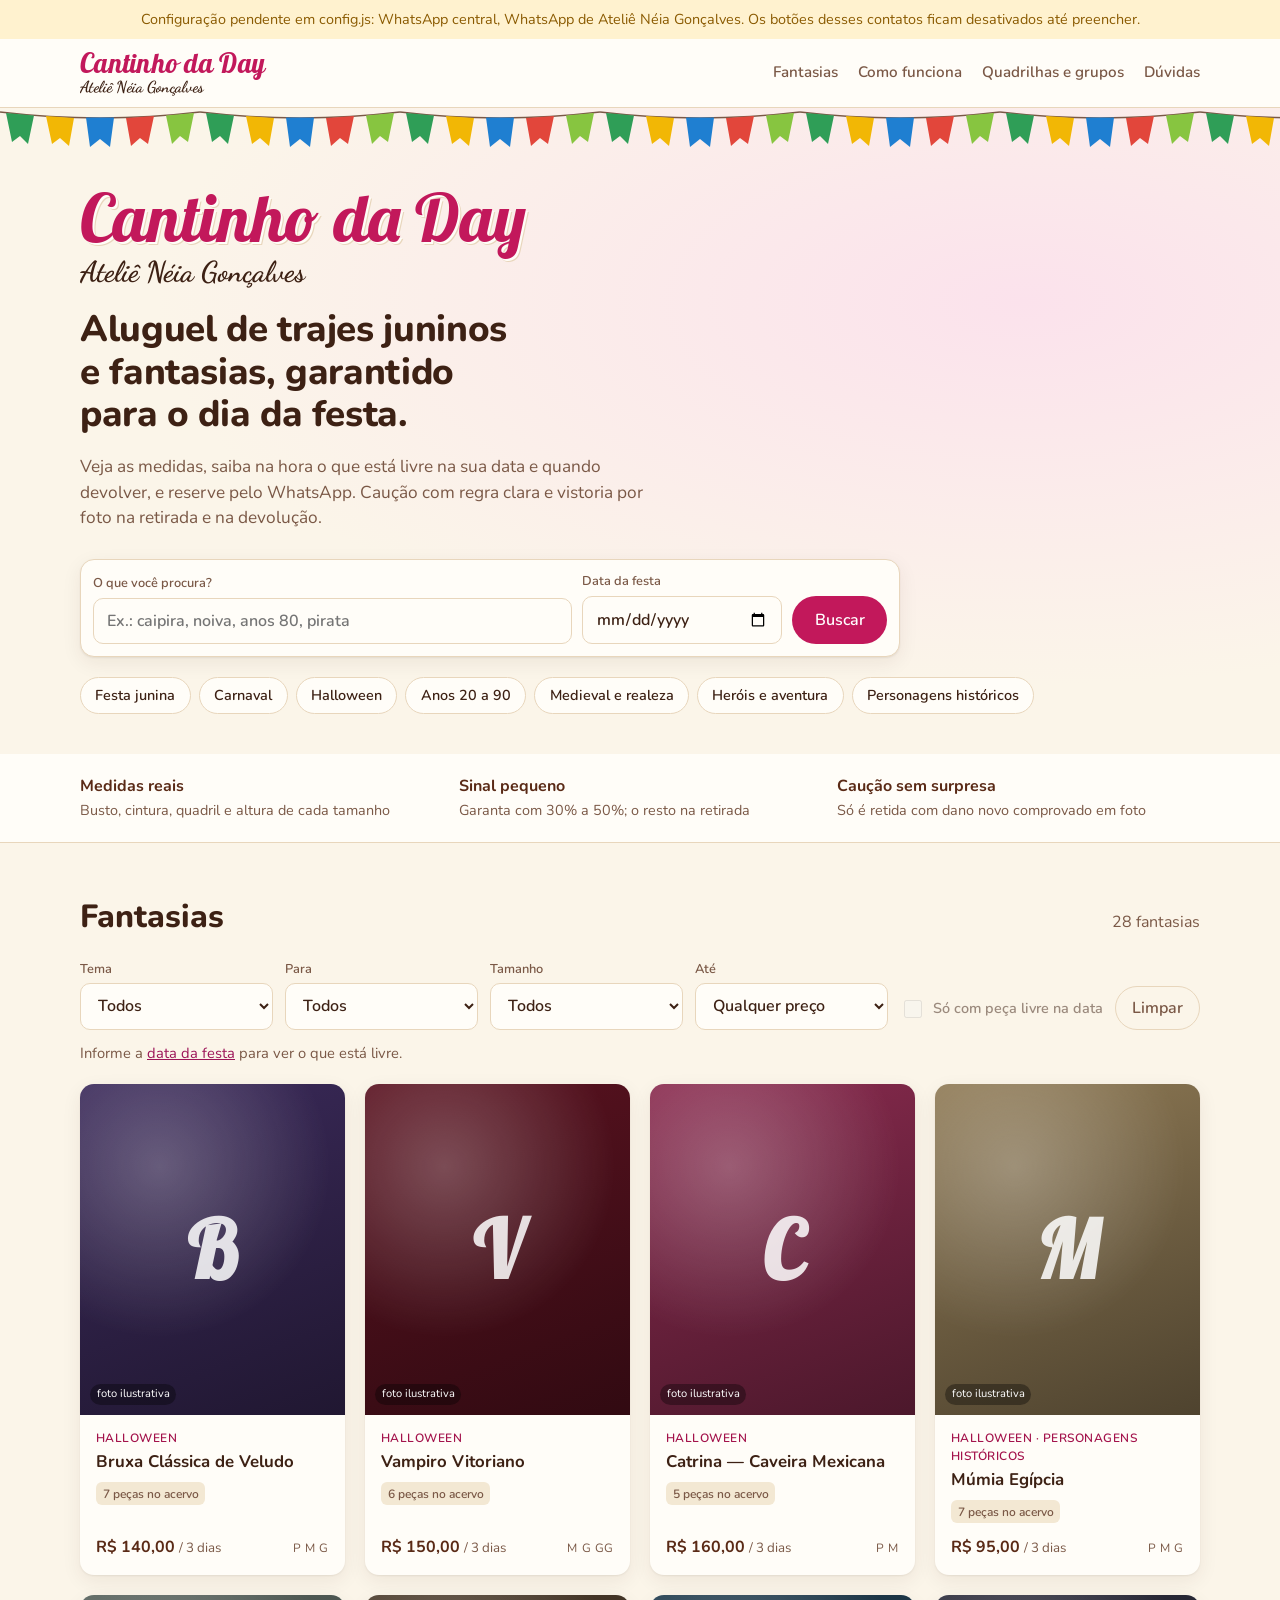
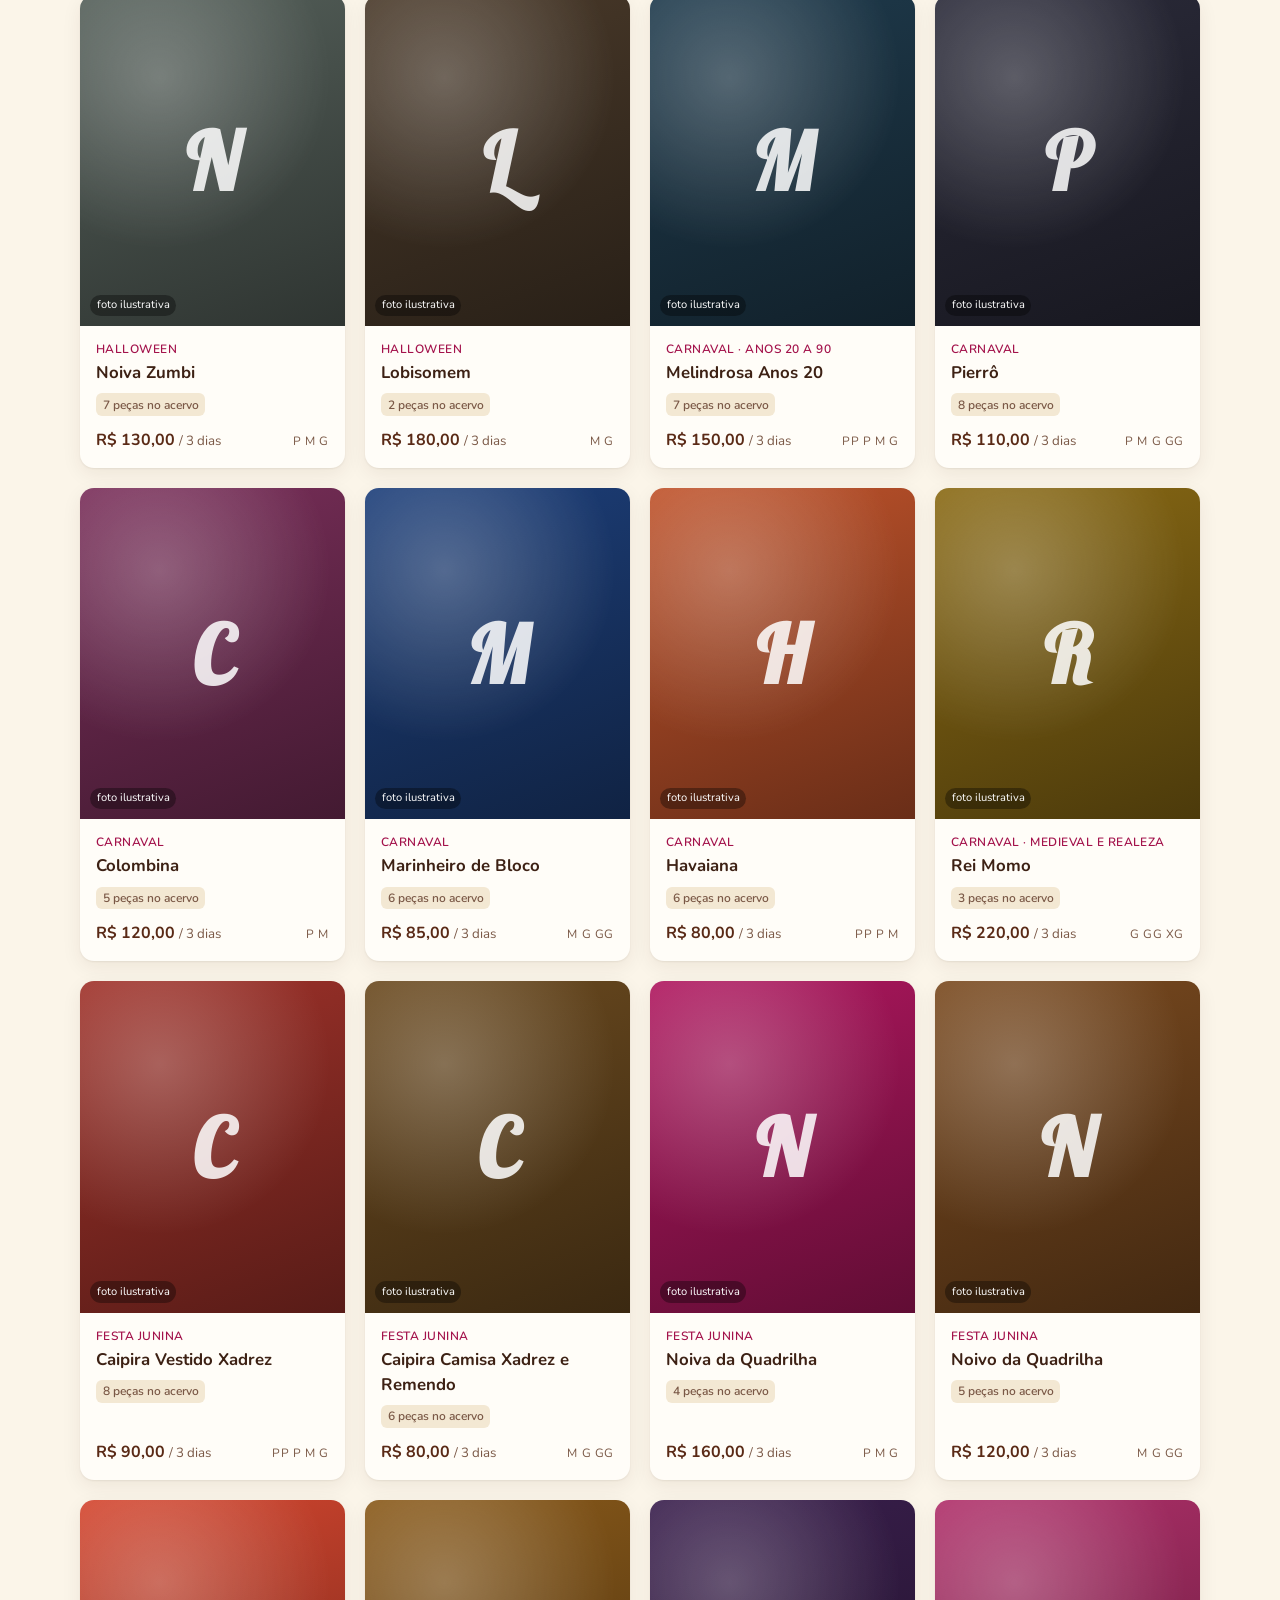
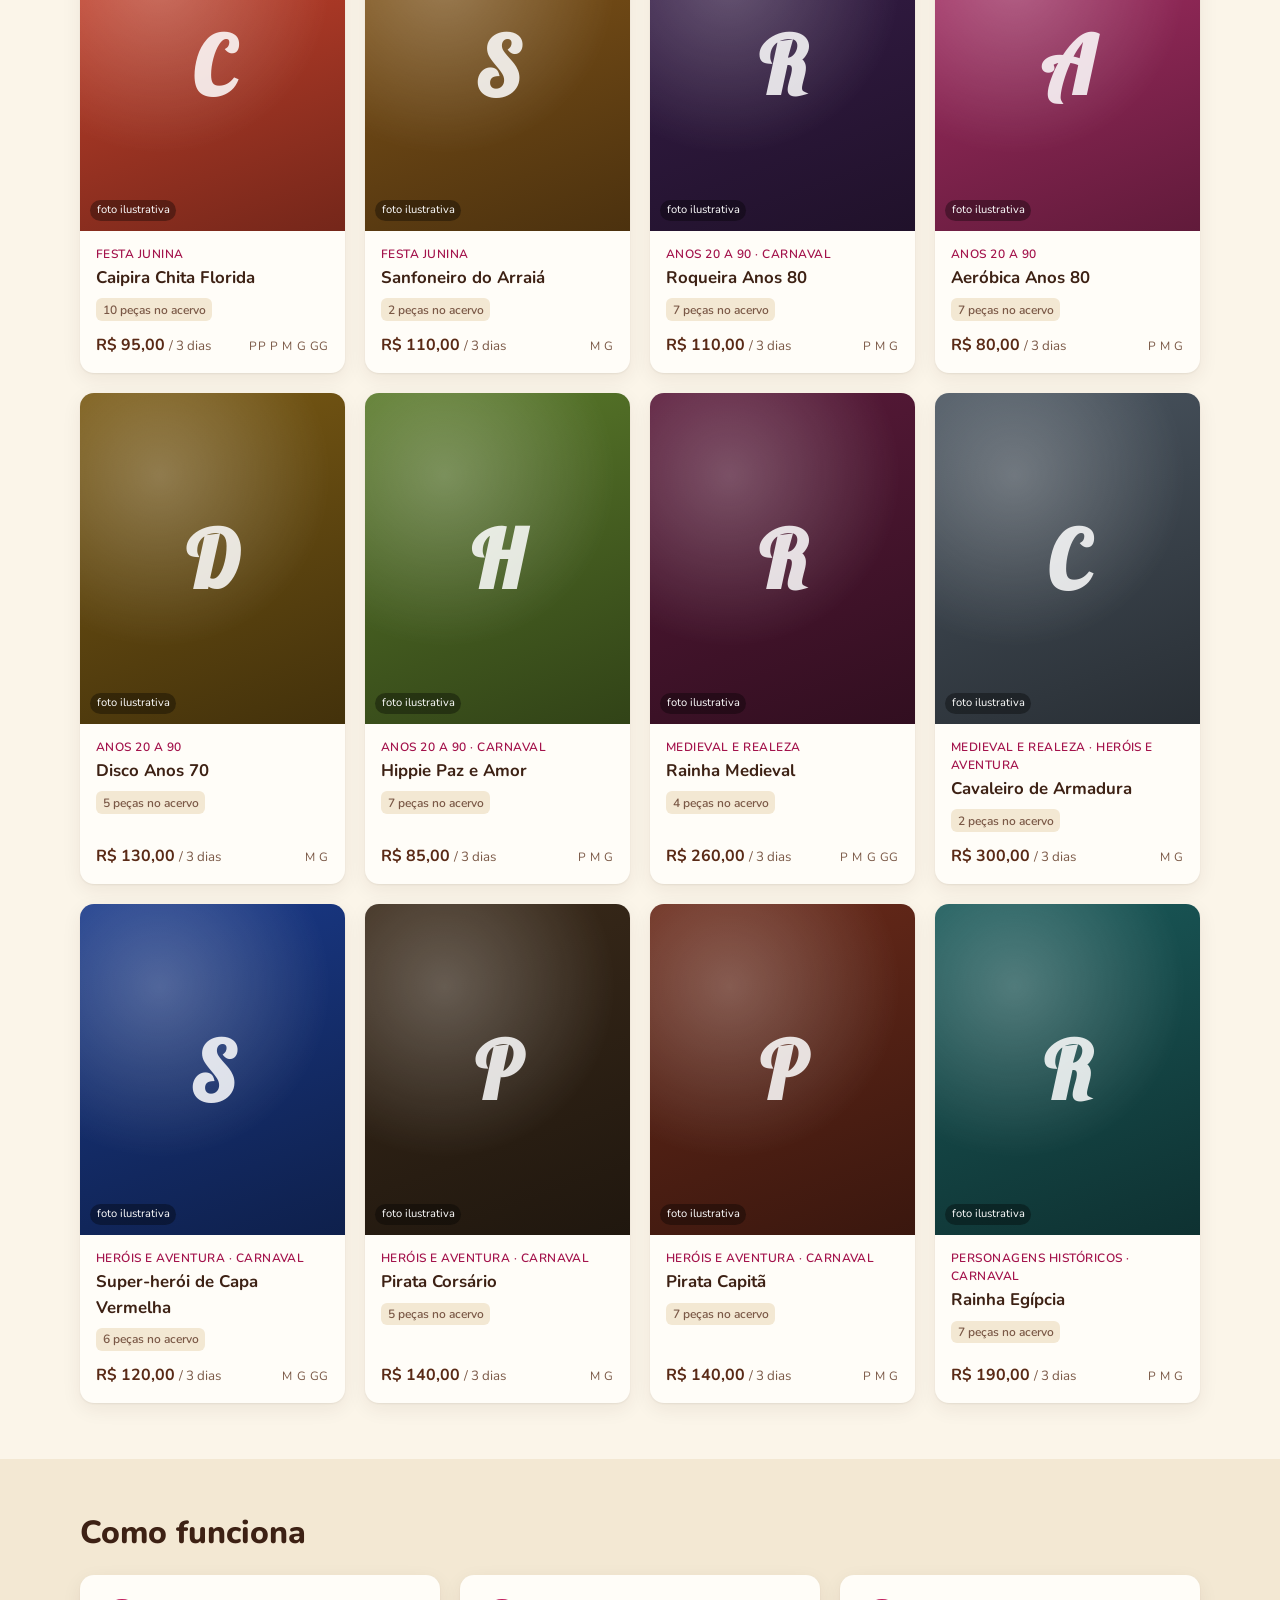
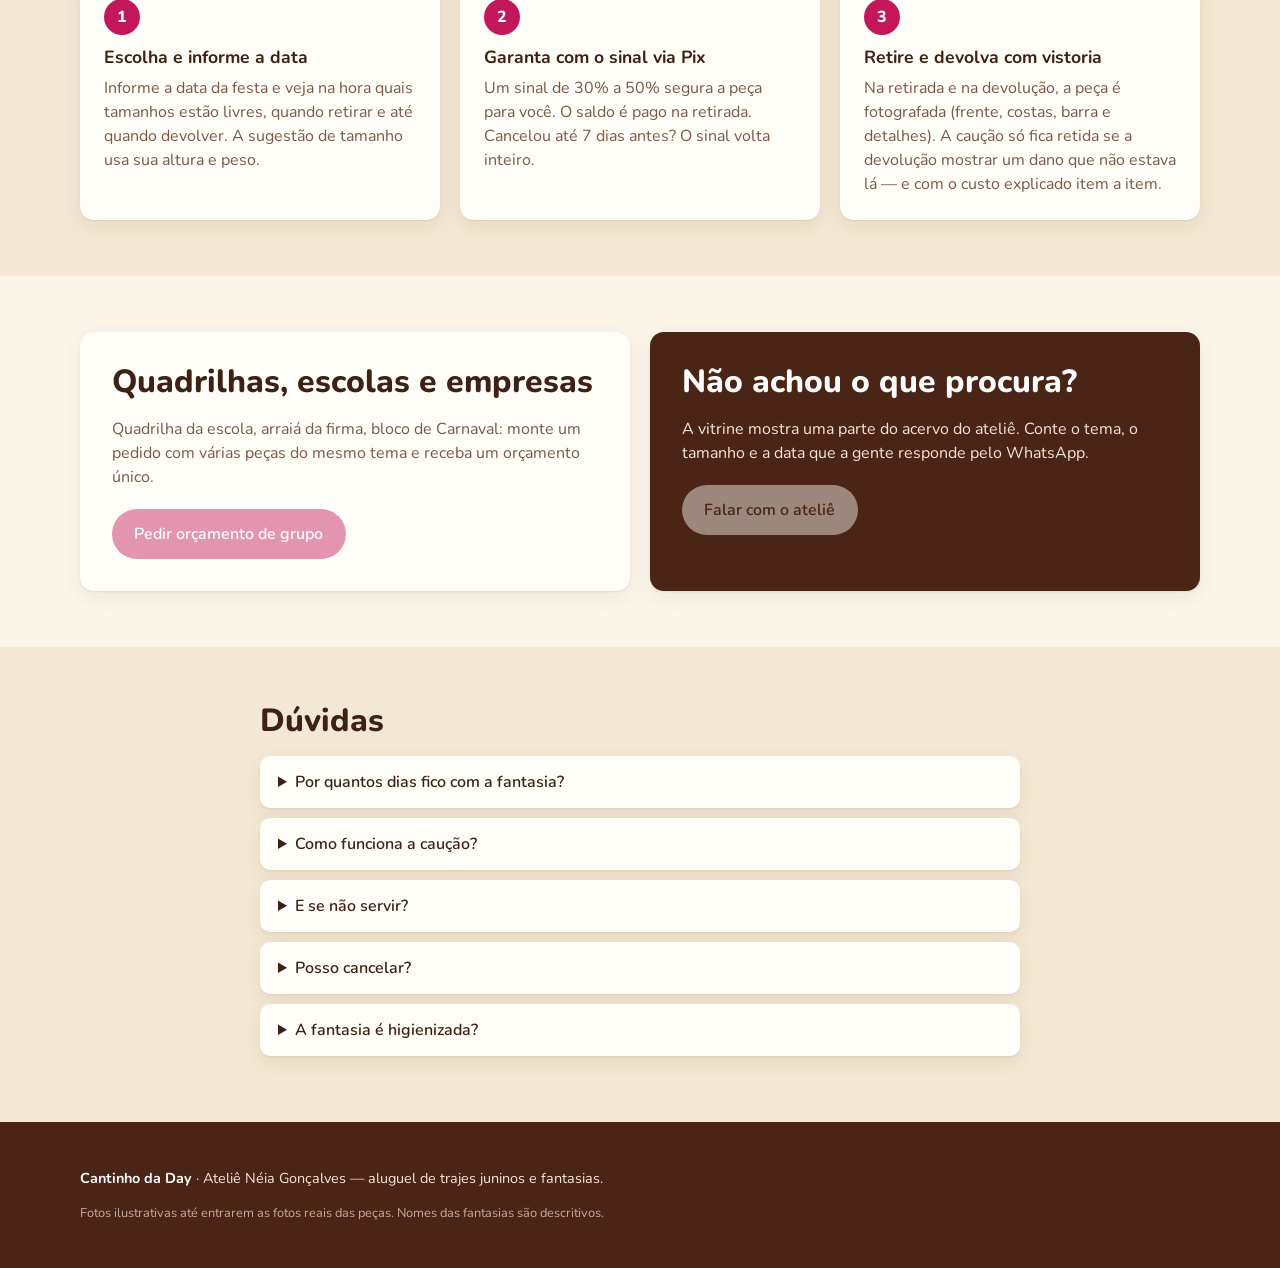
==== commit 8ef4da1a: "Fantasias: marca Cantinho da Day, loja única e acervo junino Site passa a ser do Ateliê Néia Gonçalv" ====
--- a/site-fantasias/index.html
+++ b/site-fantasias/index.html
@@ -3,9 +3,12 @@
 <head>
   <meta charset="utf-8">
   <meta name="viewport" content="width=device-width, initial-scale=1">
-  <title>Fantasia na Data — aluguel de fantasias com reserva garantida</title>
-  <meta name="description" content="Escolha a fantasia, veja as medidas e garanta para a data da sua festa. Carnaval, Halloween, festa junina e mais.">
-  <meta name="theme-color" content="#2a1840">
+  <title>Cantinho da Day — aluguel de trajes juninos e fantasias</title>
+  <meta name="description" content="Ateliê Néia Gonçalves: trajes juninos e fantasias para alugar. Veja as medidas, o que está livre na data da festa e reserve pelo WhatsApp.">
+  <meta name="theme-color" content="#c2185b">
+  <link rel="preconnect" href="https://fonts.googleapis.com">
+  <link rel="preconnect" href="https://fonts.gstatic.com" crossorigin>
+  <link rel="stylesheet" href="https://fonts.googleapis.com/css2?family=Dancing+Script:wght@700&family=Lobster&family=Nunito:wght@400;600;700;800&display=swap">
   <link rel="stylesheet" href="estilo.css">
   <!-- Medição: cole aqui o script do Plausible ou do GA4. Os eventos do site vão para ele sozinhos. -->
 </head>
@@ -14,11 +17,11 @@
 
   <header class="topo">
     <div class="largura topo__linha">
-      <a href="#" class="marca" data-nome-site>Fantasia na Data</a>
+      <a href="#" class="marca" id="marca-topo" aria-label="Cantinho da Day — início"><span class="marca__nome" data-nome-site>Cantinho da Day</span><span class="marca__sub" data-atelie>Ateliê Néia Gonçalves</span></a>
       <nav class="topo__nav" aria-label="Seções">
         <a href="#catalogo">Fantasias</a>
         <a href="#como-funciona">Como funciona</a>
-        <a href="#grupos">Grupos</a>
+        <a href="#grupos">Quadrilhas e grupos</a>
         <a href="#duvidas">Dúvidas</a>
       </nav>
     </div>
@@ -27,13 +30,17 @@
   <main>
     <section class="hero">
       <div class="largura">
-        <h1>A fantasia certa, garantida para o dia da festa.</h1>
-        <p class="hero__sub">Veja as medidas, escolha o tamanho e reserve em 2 minutos. Caução com regra clara e vistoria por foto na retirada e na devolução.</p>
+        <div class="hero__assinatura" id="hero-assinatura">
+          <span class="hero__nome" data-nome-site>Cantinho da Day</span>
+          <span class="hero__atelie" data-atelie>Ateliê Néia Gonçalves</span>
+        </div>
+        <h1>Aluguel de trajes juninos e fantasias, garantido para o dia da festa.</h1>
+        <p class="hero__sub">Veja as medidas, saiba na hora o que está livre na sua data e quando devolver, e reserve pelo WhatsApp. Caução com regra clara e vistoria por foto na retirada e na devolução.</p>
 
         <form class="busca" id="form-busca" role="search">
           <label class="busca__campo">
             <span>O que você procura?</span>
-            <input type="search" id="busca-texto" placeholder="Ex.: bruxa, anos 80, pirata" autocomplete="off">
+            <input type="search" id="busca-texto" placeholder="Ex.: caipira, noiva, anos 80, pirata" autocomplete="off">
           </label>
           <label class="busca__campo busca__campo--data">
             <span>Data da festa</span>
@@ -116,14 +123,14 @@
     <section id="grupos" class="secao">
       <div class="largura dois-blocos">
         <div class="bloco">
-          <h2>Grupos, escolas e empresas</h2>
-          <p>Bloco de Carnaval, quadrilha da escola, festa da firma: monte um pedido com várias peças do mesmo tema e receba um orçamento único.</p>
+          <h2>Quadrilhas, escolas e empresas</h2>
+          <p>Quadrilha da escola, arraiá da firma, bloco de Carnaval: monte um pedido com várias peças do mesmo tema e receba um orçamento único.</p>
           <a href="#" class="botao botao--destaque" id="botao-grupo">Pedir orçamento de grupo</a>
         </div>
         <div class="bloco bloco--escuro">
-          <h2>Tem loja ou ateliê de fantasias?</h2>
-          <p>Coloque seu acervo na vitrine e receba reservas com data marcada e sinal pago. Sem mensalidade nesta fase.</p>
-          <a href="#" class="botao botao--claro" id="botao-parceiro">Quero ser parceiro</a>
+          <h2>Não achou o que procura?</h2>
+          <p>A vitrine mostra uma parte do acervo do ateliê. Conte o tema, o tamanho e a data que a gente responde pelo WhatsApp.</p>
+          <a href="#" class="botao botao--claro" id="botao-atelie">Falar com o ateliê</a>
         </div>
       </div>
     </section>
@@ -157,8 +164,8 @@
 
   <footer class="rodape">
     <div class="largura">
-      <p><strong data-nome-site>Fantasia na Data</strong> — vitrine de lojas e ateliês parceiros. Cada reserva é feita com a loja responsável pela peça.</p>
-      <p class="rodape__nota">Fotos ilustrativas até a loja enviar as fotos reais. Nomes das fantasias são descritivos.</p>
+      <p><strong data-nome-site>Cantinho da Day</strong> · <span data-atelie>Ateliê Néia Gonçalves</span> — aluguel de trajes juninos e fantasias.</p>
+      <p class="rodape__nota">Fotos ilustrativas até entrarem as fotos reais das peças. Nomes das fantasias são descritivos.</p>
     </div>
   </footer>
 
--- a/site-fantasias/estilo.css
+++ b/site-fantasias/estilo.css
@@ -1,39 +1,44 @@
 :root {
-  --fundo: #fbf8f4;
-  --fundo-alt: #f3ede6;
-  --superficie: #ffffff;
-  --texto: #221a2b;
-  --texto-suave: #635a6b;
-  --borda: #e4dcd3;
-  --marca: #2a1840;
-  --marca-clara: #4a2f6b;
-  --destaque: #e0582f;
-  --destaque-escuro: #c2461f;
+  /* Cantinho da Day: creme de fundo, marrom do contorno e do texto, magenta do nome.
+   * As cores das bandeirinhas aparecem só no enfeite do topo. */
+  --fundo: #fbf5e9;
+  --fundo-alt: #f3e8d3;
+  --superficie: #fffdf8;
+  --texto: #3d2114;
+  --texto-suave: #7a5846;
+  --borda: #e8d6bc;
+  --marca: #4a2414;          /* fundo marrom: rodapé e blocos escuros, igual nos dois temas */
+  --marca-clara: #9c1458;    /* links */
+  --marca-texto: #5a2a16;    /* preços e números em destaque */
+  --sobre-marca: #f6e7d2;    /* texto sobre o marrom */
+  --magenta: #c2185b;        /* nome da marca */
+  --destaque: #c2185b;       /* botões de ação */
+  --destaque-escuro: #a3124b;
+  --destaque-suave: #fbe2ec;
   --aviso: #8a5a00;
-  --aviso-fundo: #fff4d6;
-  --marca-texto: #2a1840;
-  --sobre-marca: #e6dcf2;
-  --destaque-suave: #fdebe4;
+  --aviso-fundo: #fff2cf;
   --branco: #ffffff;
   --ok: #1f6f45;
   --ok-fundo: #e2f3e9;
   --erro: #a3271f;
   --erro-fundo: #fbe6e3;
+  --fonte-marca: "Lobster", Georgia, "Times New Roman", serif;
+  --fonte-assinatura: "Dancing Script", "Brush Script MT", cursive;
+  --fonte-texto: "Nunito", system-ui, -apple-system, "Segoe UI", Roboto, sans-serif;
   --raio: 14px;
-  --sombra: 0 1px 2px rgba(34, 26, 43, .06), 0 6px 20px rgba(34, 26, 43, .06);
-  --sombra-forte: 0 10px 30px rgba(34, 26, 43, .12);
-  font-family: system-ui, -apple-system, "Segoe UI", Roboto, sans-serif;
+  --sombra: 0 1px 2px rgba(61, 33, 20, .07), 0 6px 20px rgba(61, 33, 20, .07);
+  --sombra-forte: 0 10px 30px rgba(61, 33, 20, .14);
+  font-family: var(--fonte-texto);
   color: var(--texto);
 }
 
-/* Tema escuro: só redefine os tokens. O roxo da marca continua fundo escuro
- * nas duas versões; texto em roxo usa --marca-texto, que clareia aqui. */
+/* Tema escuro: só redefine os tokens. O marrom continua fundo escuro. */
 @media (prefers-color-scheme: dark) {
   :root:not([data-theme="light"]) {
-    --fundo: #15101c; --fundo-alt: #1d1626; --superficie: #241b2f; --texto: #efe8f5;
-    --texto-suave: #b4a9c0; --borda: #3a2f48; --marca: #1f1230; --marca-clara: #c9b2ea;
-    --marca-texto: #dcc9f5; --destaque: #e0582f; --destaque-escuro: #f08a63;
-    --aviso: #f2c35a; --aviso-fundo: #3a2e10; --destaque-suave: #42241a;
+    --fundo: #1a110c; --fundo-alt: #24170f; --superficie: #2a1b12; --texto: #f6ead9;
+    --texto-suave: #c7ad98; --borda: #47301f; --marca: #120a06; --marca-clara: #ff9ac6;
+    --marca-texto: #f7d9bd; --sobre-marca: #f6e7d2; --magenta: #ff6fa8; --destaque: #d81b6a; --destaque-escuro: #ff8fbd;
+    --aviso: #f2c35a; --aviso-fundo: #3a2e10; --destaque-suave: #3f1427;
     --ok: #74d39e; --ok-fundo: #133222; --erro: #ff9b8f; --erro-fundo: #3d1714;
     --sombra: 0 1px 2px rgba(0, 0, 0, .3), 0 6px 20px rgba(0, 0, 0, .25);
     --sombra-forte: 0 10px 30px rgba(0, 0, 0, .45);
@@ -41,10 +46,10 @@
   }
 }
 :root[data-theme="dark"] {
-  --fundo: #15101c; --fundo-alt: #1d1626; --superficie: #241b2f; --texto: #efe8f5;
-  --texto-suave: #b4a9c0; --borda: #3a2f48; --marca: #1f1230; --marca-clara: #c9b2ea;
-  --marca-texto: #dcc9f5; --destaque: #e0582f; --destaque-escuro: #f08a63;
-  --aviso: #f2c35a; --aviso-fundo: #3a2e10; --destaque-suave: #42241a;
+  --fundo: #1a110c; --fundo-alt: #24170f; --superficie: #2a1b12; --texto: #f6ead9;
+  --texto-suave: #c7ad98; --borda: #47301f; --marca: #120a06; --marca-clara: #ff9ac6;
+  --marca-texto: #f7d9bd; --sobre-marca: #f6e7d2; --magenta: #ff6fa8; --destaque: #d81b6a; --destaque-escuro: #ff8fbd;
+  --aviso: #f2c35a; --aviso-fundo: #3a2e10; --destaque-suave: #3f1427;
   --ok: #74d39e; --ok-fundo: #133222; --erro: #ff9b8f; --erro-fundo: #3d1714;
   --sombra: 0 1px 2px rgba(0, 0, 0, .3), 0 6px 20px rgba(0, 0, 0, .25);
   --sombra-forte: 0 10px 30px rgba(0, 0, 0, .45);
@@ -55,7 +60,8 @@
 html { scroll-behavior: smooth; }
 body { margin: 0; background: var(--fundo); color: var(--texto); line-height: 1.5; }
 img { max-width: 100%; display: block; }
-h1, h2, h3 { line-height: 1.15; margin: 0 0 .5em; }
+h1, h2, h3 { line-height: 1.15; margin: 0 0 .5em; text-wrap: balance; }
+h2 { font-weight: 800; }
 h2 { font-size: clamp(1.5rem, 3vw, 2rem); }
 a { color: var(--marca-clara); }
 
@@ -70,7 +76,7 @@
 }
 .botao--destaque { background: var(--destaque); color: var(--branco); }
 .botao--destaque:hover { filter: brightness(.92); }
-.botao--claro { background: var(--branco); color: #2a1840; }
+.botao--claro { background: var(--branco); color: #4a2414; }
 .botao--leve { background: transparent; color: var(--texto-suave); border: 1px solid var(--borda); padding: .55em 1em; }
 .botao--largo { width: 100%; font-size: 1.05rem; padding: 1em; }
 .botao[aria-disabled="true"] { opacity: .45; cursor: not-allowed; }
@@ -82,25 +88,33 @@
 }
 
 /* ---------- topo ---------- */
-.topo { background: var(--marca); color: var(--branco); position: sticky; top: 0; z-index: 10; }
-.topo__linha { display: flex; align-items: center; justify-content: space-between; gap: 16px; min-height: 60px; }
-.marca { color: var(--branco); font-weight: 800; font-size: 1.15rem; text-decoration: none; letter-spacing: -.01em; }
+.topo { background: var(--superficie); color: var(--texto); border-bottom: 1px solid var(--borda); position: sticky; top: 0; z-index: 10; }
+.topo__linha { display: flex; align-items: center; justify-content: space-between; gap: 16px; min-height: 68px; }
+.marca { display: flex; flex-direction: column; line-height: 1; text-decoration: none; padding-block: 6px; }
+.marca__nome { font-family: var(--fonte-marca); font-size: 1.7rem; color: var(--magenta); letter-spacing: .01em; }
+.marca__sub { font-family: var(--fonte-assinatura); font-weight: 700; font-size: 1rem; color: var(--texto); margin-top: 2px; }
+.marca__logo { height: 52px; width: auto; }
 .topo__nav { display: flex; gap: 20px; }
-.topo__nav a { color: var(--sobre-marca); text-decoration: none; font-size: .95rem; }
-.topo__nav a:hover { color: var(--branco); }
+.topo__nav a { color: var(--texto-suave); font-weight: 600; text-decoration: none; font-size: .95rem; }
+.topo__nav a:hover { color: var(--magenta); }
 
 /* ---------- hero ---------- */
 .hero {
   background:
-    radial-gradient(circle at 85% 20%, rgba(224, 88, 47, .35), transparent 45%),
-    radial-gradient(circle at 10% 90%, rgba(120, 80, 200, .35), transparent 50%),
-    var(--marca);
-  color: var(--branco); padding: 56px 0 40px;
-}
-.hero h1 { font-size: clamp(2rem, 5vw, 3.2rem); max-width: 18ch; letter-spacing: -.02em; }
-.hero__sub { font-size: 1.1rem; color: var(--sobre-marca); max-width: 56ch; margin: 0 0 28px; }
+    url("data:image/svg+xml,%3Csvg xmlns='http://www.w3.org/2000/svg' width='200' height='44' viewBox='0 0 200 44'%3E%3Cpath d='M0 4 Q100 16 200 4' fill='none' stroke='%237a5846' stroke-width='1.5'/%3E%3Cpath d='M6 5 L34 7.5 L28 36 L20 28 L12 34Z' fill='%232f9e57'/%3E%3Cpath d='M46 8 L74 10 L69 38 L60 30 L52 36Z' fill='%23f2b705'/%3E%3Cpath d='M86 9.5 L114 9.5 L110 39 L100 31 L90 39Z' fill='%231f7fd1'/%3E%3Cpath d='M126 10 L154 8 L148 36 L140 30 L131 38Z' fill='%23e2463b'/%3E%3Cpath d='M166 7.5 L194 5 L188 34 L180 28 L172 36Z' fill='%2387c540'/%3E%3C/svg%3E") repeat-x 0 0 / 200px 44px,
+    radial-gradient(ellipse at 80% 30%, var(--destaque-suave), transparent 60%),
+    var(--fundo);
+  color: var(--texto); padding: 76px 0 40px;
+}
+.hero__assinatura { display: flex; flex-direction: column; margin-bottom: 14px; }
+.hero__nome { font-family: var(--fonte-marca); color: var(--magenta); font-size: clamp(2.6rem, 7vw, 4.2rem); line-height: 1; text-shadow: 2px 2px 0 var(--superficie), 3px 3px 0 var(--borda); }
+.hero__atelie { font-family: var(--fonte-assinatura); font-weight: 700; font-size: clamp(1.3rem, 3vw, 1.8rem); color: var(--texto); }
+.hero__logo { width: clamp(150px, 26vw, 220px); height: auto; margin-bottom: 12px; }
+.hero h1 { font-size: clamp(1.5rem, 3.4vw, 2.3rem); max-width: 26ch; letter-spacing: -.01em; text-wrap: balance; font-weight: 800; }
+.hero__sub { font-size: 1.08rem; color: var(--texto-suave); max-width: 58ch; margin: 0 0 28px; }
 
 .busca {
+  border: 1px solid var(--borda);
   display: grid; grid-template-columns: 1fr 200px auto; gap: 10px; align-items: end;
   background: var(--superficie); padding: 12px; border-radius: var(--raio); box-shadow: var(--sombra);
   max-width: 820px;
@@ -115,10 +129,10 @@
 .chips { display: flex; flex-wrap: wrap; gap: 8px; margin-top: 20px; }
 .chip {
   font: inherit; font-size: .9rem; padding: .45em 1em; border-radius: 999px; cursor: pointer;
-  background: rgba(255, 255, 255, .12); color: var(--branco); border: 1px solid rgba(255, 255, 255, .25);
-}
-.chip:hover { background: rgba(255, 255, 255, .22); }
-.chip--ativo { background: var(--branco); color: #2a1840; }
+  background: var(--superficie); color: var(--texto); border: 1px solid var(--borda); font-weight: 600;
+}
+.chip:hover { border-color: var(--magenta); color: var(--magenta); }
+.chip--ativo, .chip--ativo:hover { background: var(--magenta); border-color: var(--magenta); color: var(--branco); }
 
 /* ---------- faixa de confiança ---------- */
 .faixa-confianca { background: var(--superficie); border-bottom: 1px solid var(--borda); }
@@ -163,7 +177,7 @@
     radial-gradient(circle at 30% 25%, rgba(255, 255, 255, .25), transparent 55%),
     linear-gradient(160deg, var(--cor), color-mix(in srgb, var(--cor) 55%, #000));
 }
-.capa__inicial { font-size: 5rem; font-weight: 800; color: rgba(255, 255, 255, .85); font-family: Georgia, serif; }
+.capa__inicial { font-size: 5rem; font-weight: 800; color: rgba(255, 255, 255, .85); font-family: var(--fonte-marca); }
 .capa__selo {
   position: absolute; bottom: 10px; left: 10px; font-size: .7rem; color: var(--branco);
   background: rgba(0, 0, 0, .35); padding: .2em .6em; border-radius: 999px;
@@ -308,7 +322,9 @@
 
 @media (max-width: 760px) {
   .topo__nav { display: none; }
-  .hero { padding: 36px 0 28px; }
+  .hero { padding: 60px 0 28px; }
+  .marca__nome { font-size: 1.45rem; }
+  .marca__sub { font-size: .9rem; }
   .busca { grid-template-columns: 1fr; }
   .faixa-confianca__grade, .passos, .dois-blocos { grid-template-columns: 1fr; }
   .grade { grid-template-columns: repeat(2, 1fr); gap: 12px; }
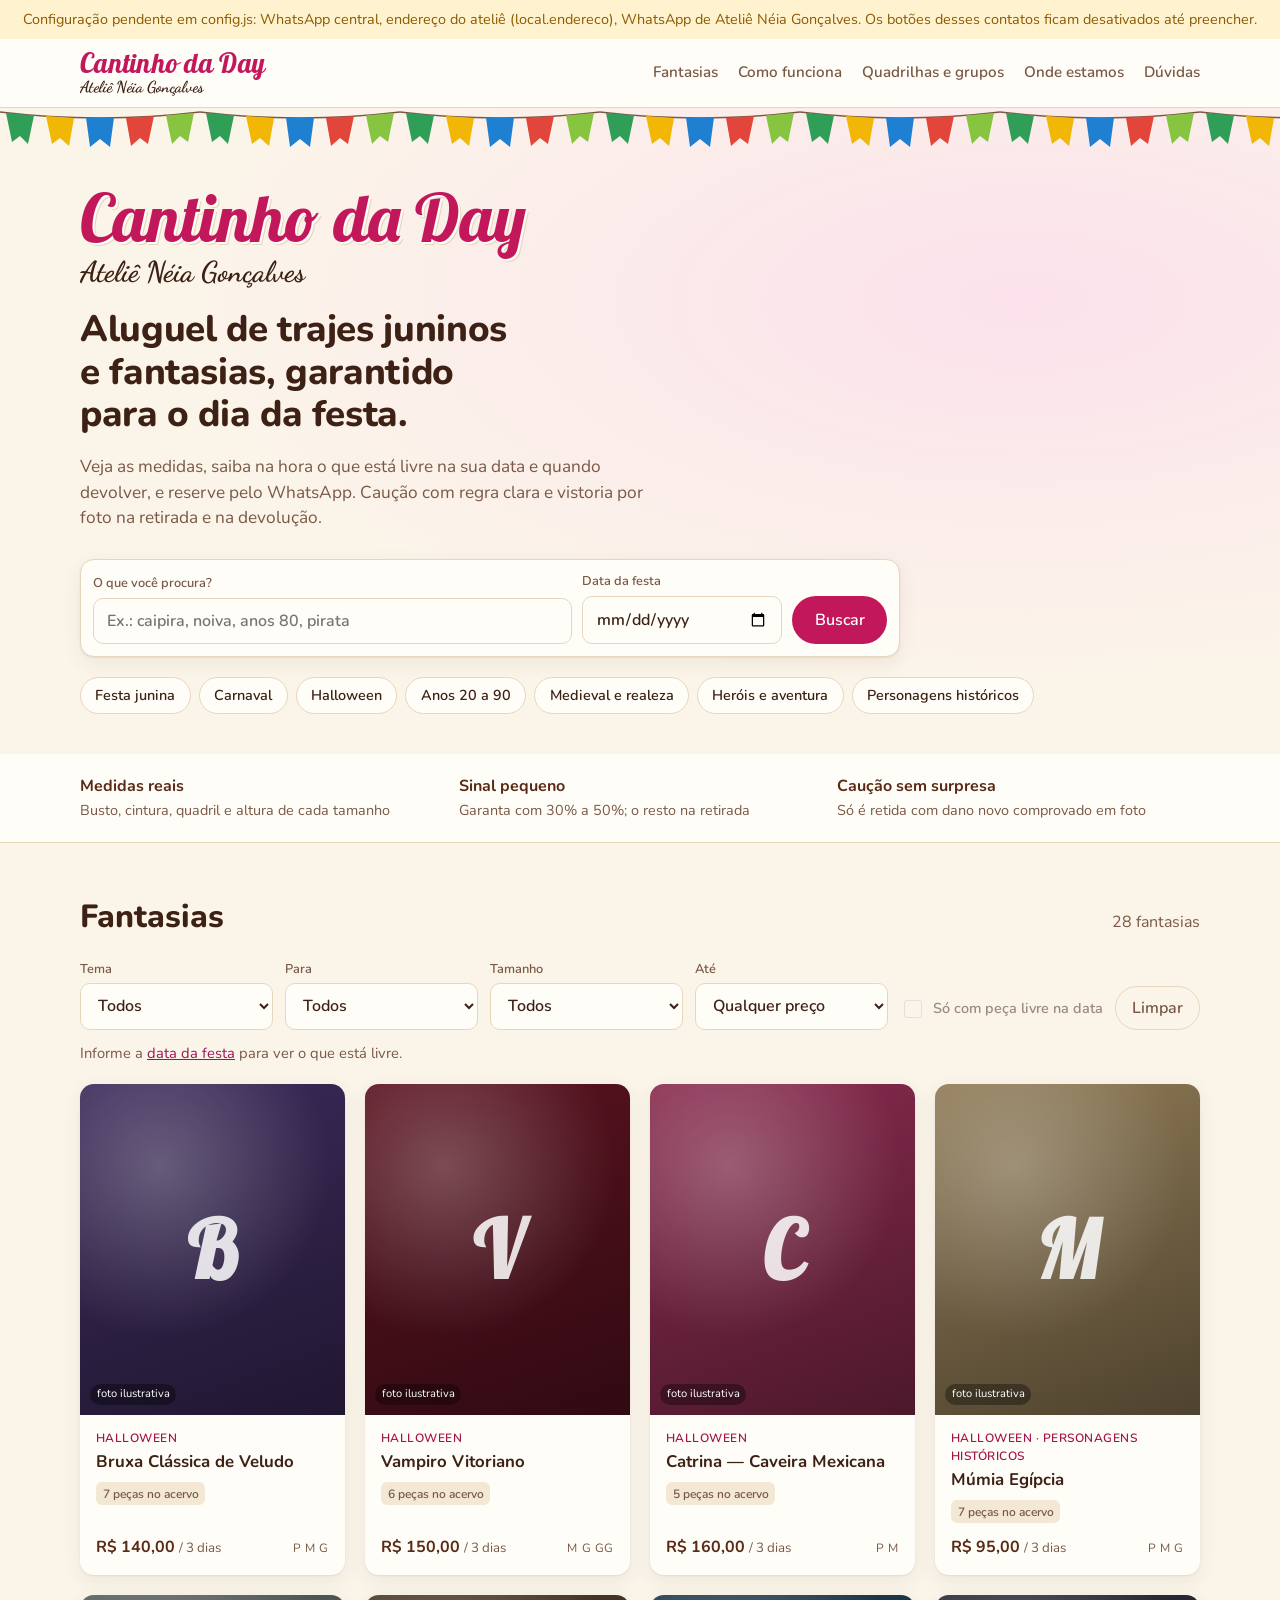
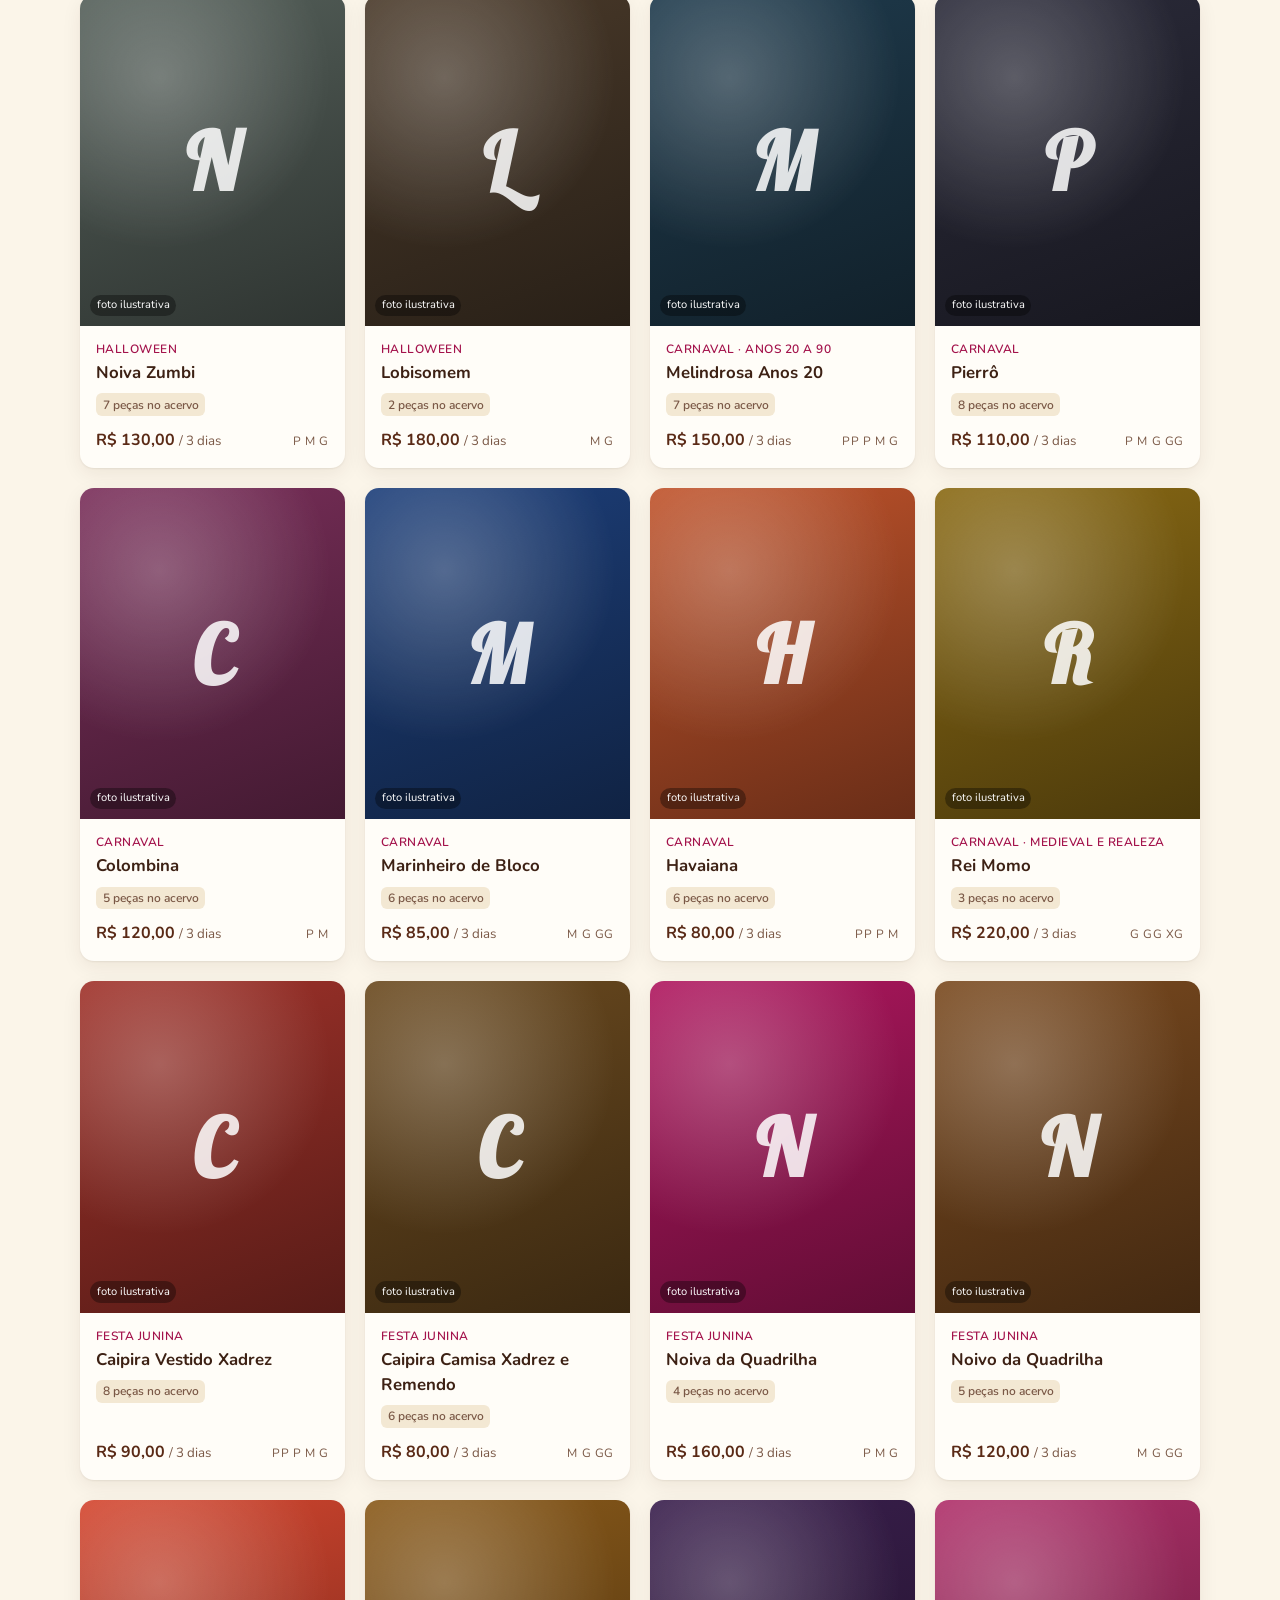
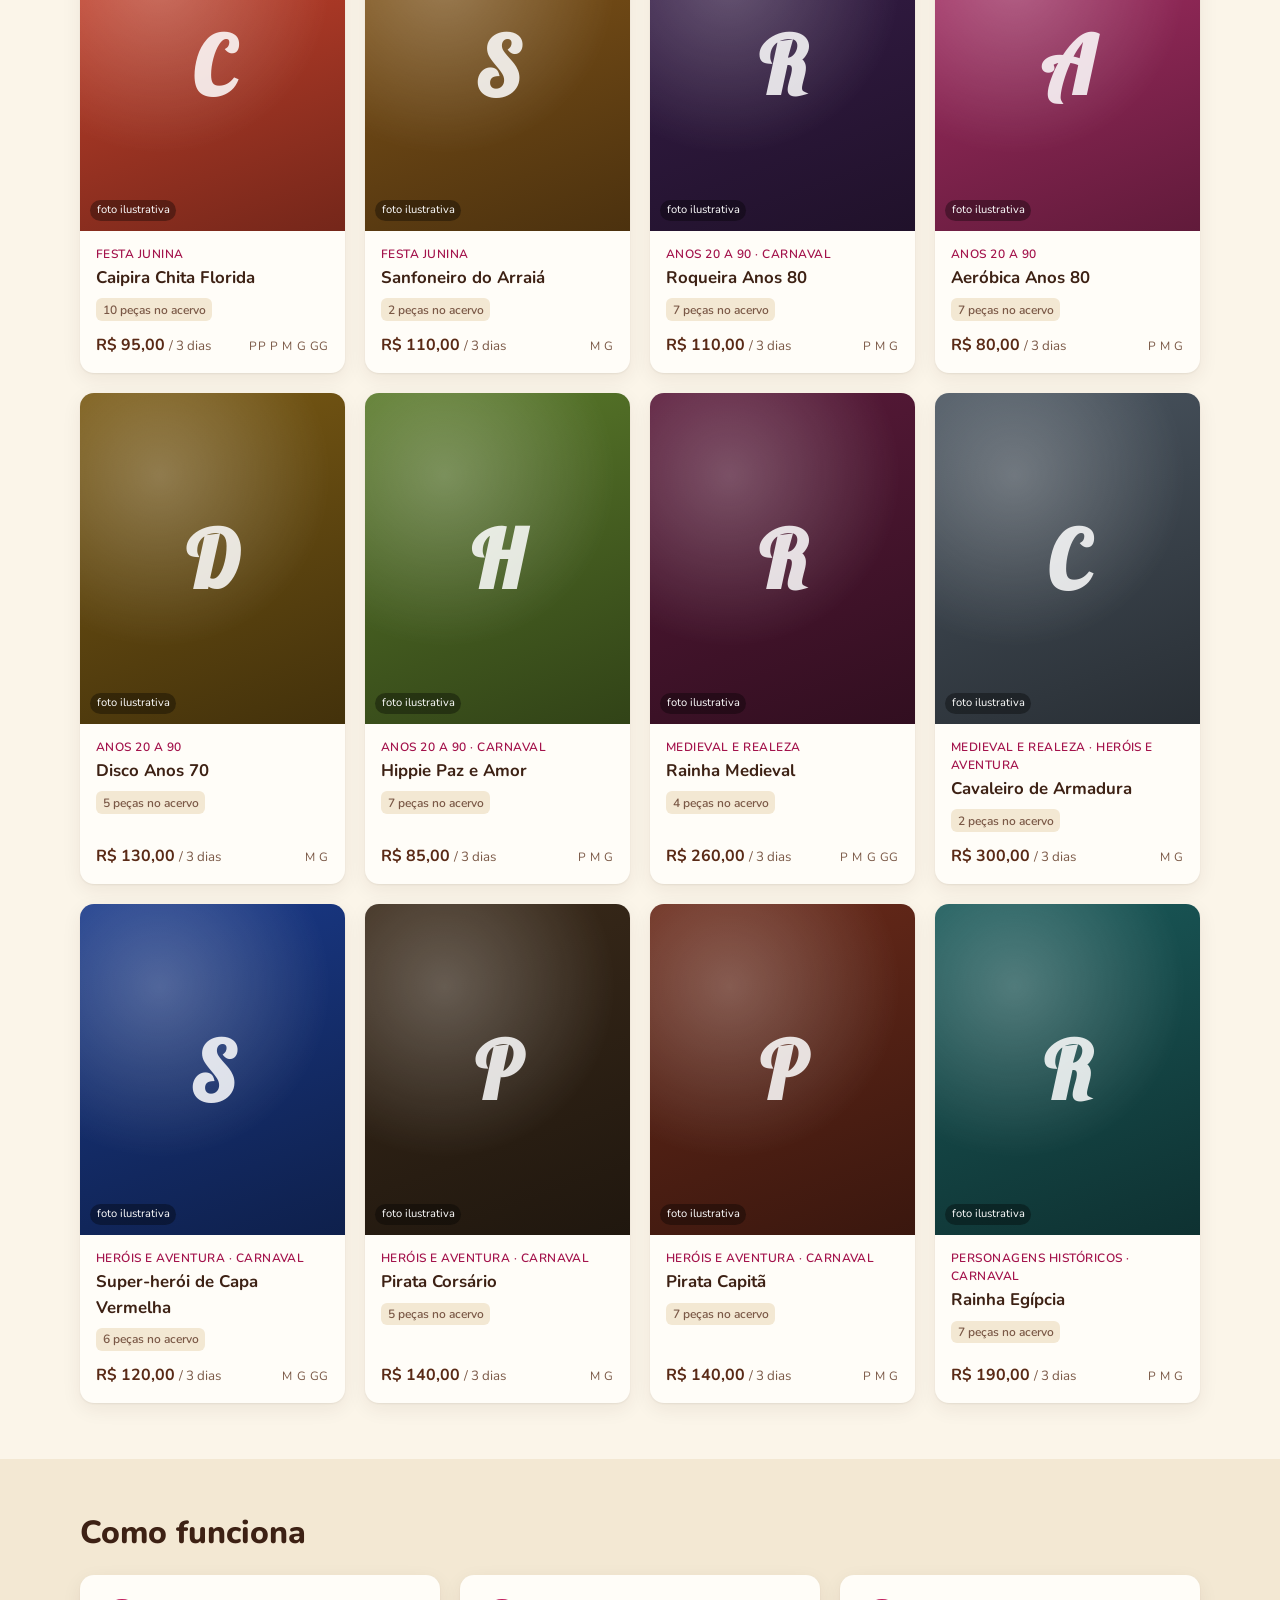
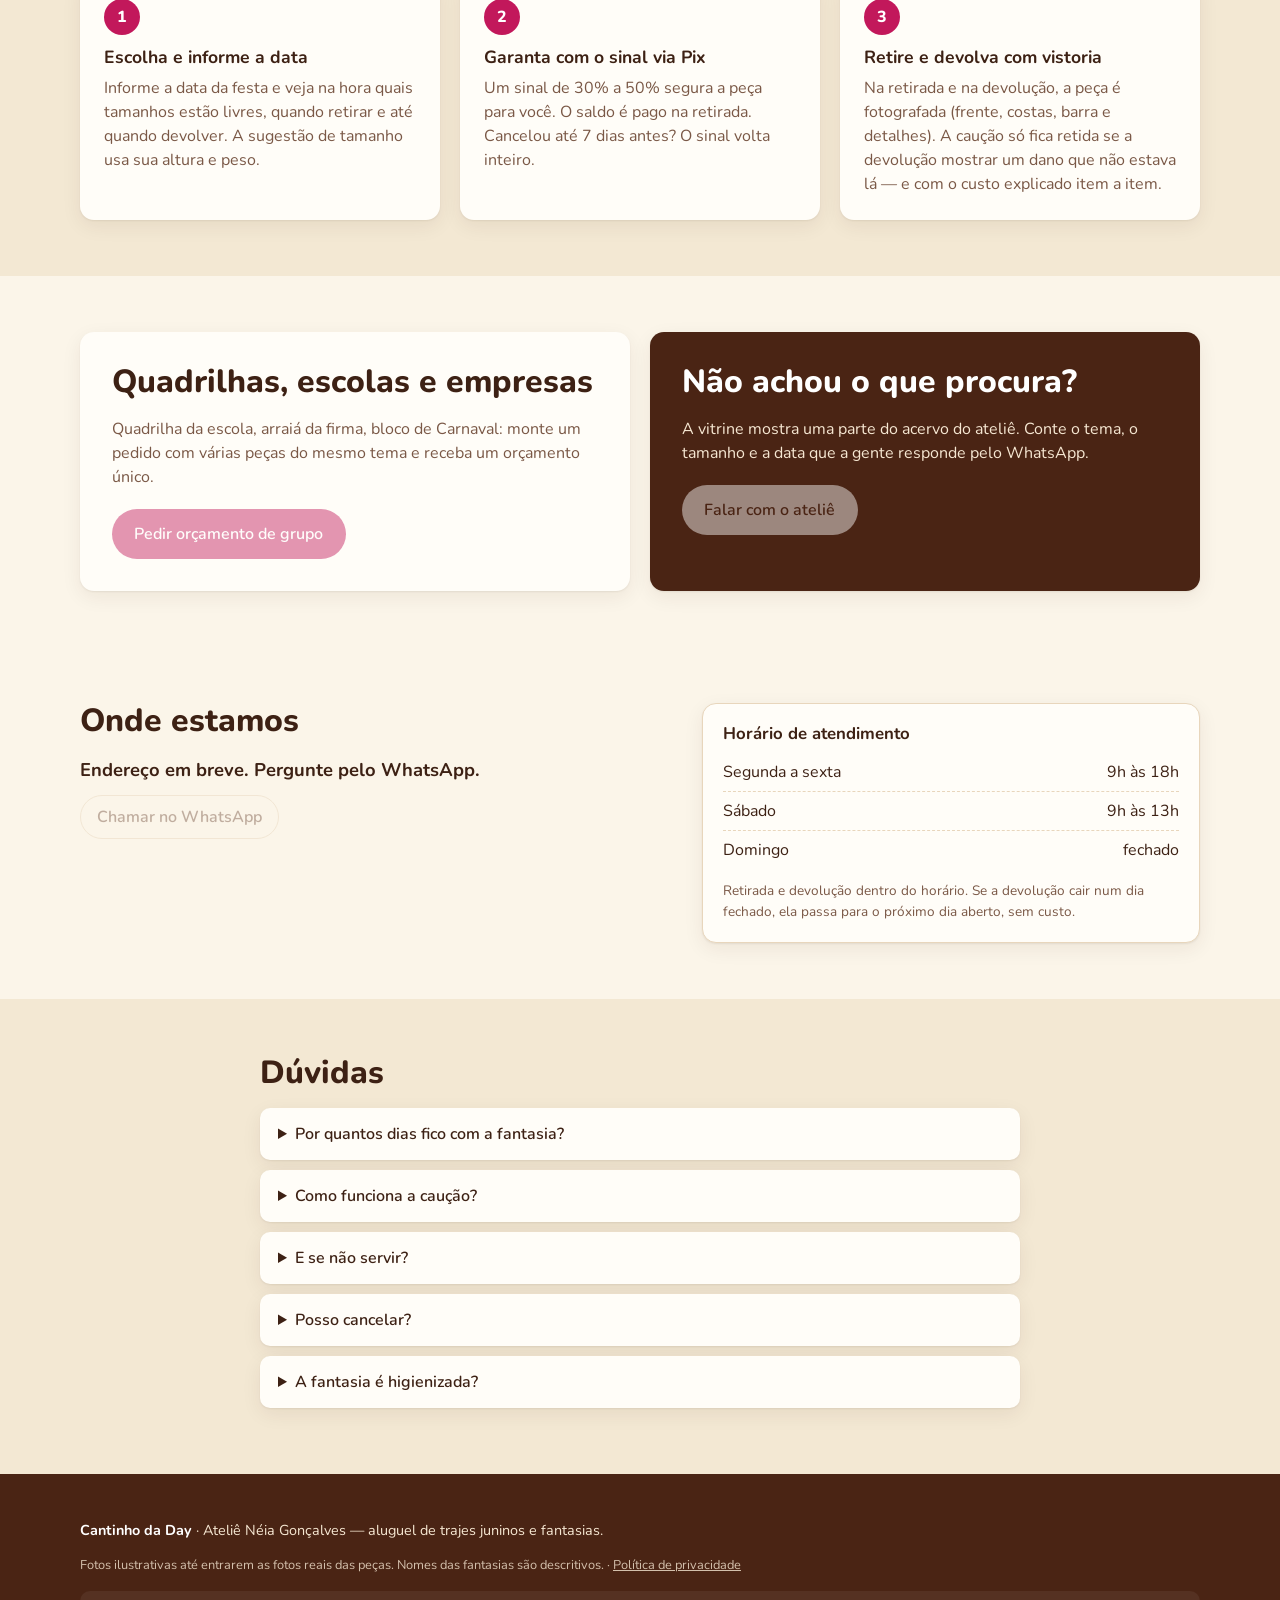
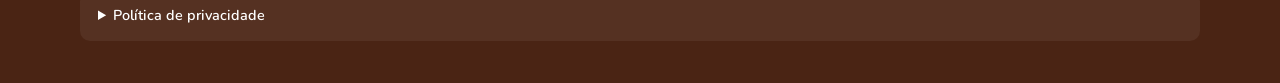
==== commit cc52ca67: "Fantasias: site com Onde estamos, política de privacidade e prévia de link Seção Onde estamos (ender" ====
--- a/site-fantasias/index.html
+++ b/site-fantasias/index.html
@@ -6,6 +6,18 @@
   <title>Cantinho da Day — aluguel de trajes juninos e fantasias</title>
   <meta name="description" content="Ateliê Néia Gonçalves: trajes juninos e fantasias para alugar. Veja as medidas, o que está livre na data da festa e reserve pelo WhatsApp.">
   <meta name="theme-color" content="#c2185b">
+  <link rel="icon" href="favicon.svg" type="image/svg+xml">
+  <!-- Prévia do link no WhatsApp, Instagram e Facebook. Troque og:url pelo endereço do site publicado. -->
+  <meta property="og:type" content="website">
+  <meta property="og:locale" content="pt_BR">
+  <meta property="og:site_name" content="Cantinho da Day">
+  <meta property="og:title" content="Cantinho da Day — aluguel de trajes juninos e fantasias">
+  <meta property="og:description" content="Ateliê Néia Gonçalves. Veja o que está livre na data da sua festa e reserve pelo WhatsApp.">
+  <meta property="og:image" content="og-imagem.png">
+  <meta property="og:image:width" content="1200">
+  <meta property="og:image:height" content="630">
+  <meta property="og:url" content="">
+  <meta name="twitter:card" content="summary_large_image">
   <link rel="preconnect" href="https://fonts.googleapis.com">
   <link rel="preconnect" href="https://fonts.gstatic.com" crossorigin>
   <link rel="stylesheet" href="https://fonts.googleapis.com/css2?family=Dancing+Script:wght@700&family=Lobster&family=Nunito:wght@400;600;700;800&display=swap">
@@ -22,6 +34,7 @@
         <a href="#catalogo">Fantasias</a>
         <a href="#como-funciona">Como funciona</a>
         <a href="#grupos">Quadrilhas e grupos</a>
+        <a href="#onde">Onde estamos</a>
         <a href="#duvidas">Dúvidas</a>
       </nav>
     </div>
@@ -135,6 +148,25 @@
       </div>
     </section>
 
+    <section id="onde" class="secao">
+      <div class="largura onde">
+        <div class="onde__texto">
+          <h2>Onde estamos</h2>
+          <p class="onde__endereco" id="onde-endereco"></p>
+          <p class="onde__ref" id="onde-ref"></p>
+          <div class="onde__botoes">
+            <a class="botao botao--destaque" id="onde-mapa" target="_blank" rel="noopener">Abrir no mapa</a>
+            <a class="botao botao--leve" id="onde-whats" target="_blank" rel="noopener">Chamar no WhatsApp</a>
+          </div>
+        </div>
+        <div class="onde__horarios">
+          <h3>Horário de atendimento</h3>
+          <ul id="onde-horarios"></ul>
+          <p class="onde__nota">Retirada e devolução dentro do horário. Se a devolução cair num dia fechado, ela passa para o próximo dia aberto, sem custo.</p>
+        </div>
+      </div>
+    </section>
+
     <section id="duvidas" class="secao secao--alt">
       <div class="largura estreito">
         <h2>Dúvidas</h2>
@@ -165,7 +197,13 @@
   <footer class="rodape">
     <div class="largura">
       <p><strong data-nome-site>Cantinho da Day</strong> · <span data-atelie>Ateliê Néia Gonçalves</span> — aluguel de trajes juninos e fantasias.</p>
-      <p class="rodape__nota">Fotos ilustrativas até entrarem as fotos reais das peças. Nomes das fantasias são descritivos.</p>
+      <p class="rodape__contato" id="rodape-contato"></p>
+      <p class="rodape__nota">Fotos ilustrativas até entrarem as fotos reais das peças. Nomes das fantasias são descritivos. ·
+        <a href="#privacidade" id="link-privacidade">Política de privacidade</a></p>
+      <details class="privacidade" id="privacidade">
+        <summary>Política de privacidade</summary>
+        <div id="privacidade-texto"></div>
+      </details>
     </div>
   </footer>
 
--- a/site-fantasias/estilo.css
+++ b/site-fantasias/estilo.css
@@ -57,6 +57,7 @@
 }
 
 * { box-sizing: border-box; }
+[hidden] { display: none !important; } /* "hidden" sempre esconde, mesmo em .botao (inline-flex) */
 html { scroll-behavior: smooth; }
 body { margin: 0; background: var(--fundo); color: var(--texto); line-height: 1.5; }
 img { max-width: 100%; display: block; }
@@ -202,6 +203,18 @@
 .bloco--escuro { background: var(--marca); color: var(--branco); }
 .bloco--escuro p { color: var(--sobre-marca); }
 
+/* ---------- onde estamos ---------- */
+.onde { display: grid; grid-template-columns: 1.2fr 1fr; gap: 24px; align-items: start; }
+.onde__endereco { font-size: 1.15rem; font-weight: 700; margin: 0 0 4px; }
+.onde__ref { color: var(--texto-suave); margin: 0 0 16px; }
+.onde__botoes { display: flex; gap: 10px; flex-wrap: wrap; margin-top: 12px; }
+.onde__horarios { background: var(--superficie); border: 1px solid var(--borda); border-radius: var(--raio); padding: 20px; box-shadow: var(--sombra); }
+.onde__horarios h3 { margin: 0 0 10px; font-size: 1.05rem; }
+.onde__horarios ul { list-style: none; margin: 0; padding: 0; }
+.onde__horarios li { display: flex; justify-content: space-between; gap: 12px; padding: 7px 0; border-bottom: 1px dashed var(--borda); font-variant-numeric: tabular-nums; }
+.onde__horarios li:last-child { border-bottom: 0; }
+.onde__nota { font-size: .85rem; color: var(--texto-suave); margin: 12px 0 0; }
+
 /* ---------- dúvidas ---------- */
 details { background: var(--superficie); border-radius: 10px; padding: 14px 18px; margin-bottom: 10px; box-shadow: var(--sombra); }
 summary { cursor: pointer; font-weight: 600; }
@@ -209,7 +222,13 @@
 
 .rodape { background: var(--marca); color: var(--sobre-marca); padding: 32px 0; font-size: .9rem; }
 .rodape strong { color: var(--branco); }
-.rodape__nota { opacity: .7; font-size: .8rem; }
+.rodape__nota { opacity: .8; font-size: .8rem; }
+.rodape a { color: var(--sobre-marca); }
+.rodape__contato { font-size: .9rem; }
+.privacidade { background: rgba(255, 255, 255, .06); color: var(--sobre-marca); box-shadow: none; margin-top: 16px; }
+.privacidade summary { color: var(--branco); }
+.privacidade p { color: var(--sobre-marca); font-size: .88rem; }
+.privacidade__versao { opacity: .7; }
 
 /* ---------- ficha (dialog) ---------- */
 .ficha {
@@ -267,6 +286,7 @@
 .kit__item input { width: 20px; height: 20px; accent-color: var(--destaque); }
 .kit__item small { color: var(--texto-suave); }
 .kit__preco { margin-left: auto; font-weight: 600; white-space: nowrap; }
+.kit__item--esgotado { opacity: .5; cursor: not-allowed; }
 
 .resumo { background: var(--fundo-alt); border-radius: var(--raio); padding: 14px 16px; margin: 16px 0; }
 .resumo div { display: flex; justify-content: space-between; gap: 12px; padding: 4px 0; font-size: .95rem; }
@@ -326,7 +346,7 @@
   .marca__nome { font-size: 1.45rem; }
   .marca__sub { font-size: .9rem; }
   .busca { grid-template-columns: 1fr; }
-  .faixa-confianca__grade, .passos, .dois-blocos { grid-template-columns: 1fr; }
+  .faixa-confianca__grade, .passos, .dois-blocos, .onde { grid-template-columns: 1fr; }
   .grade { grid-template-columns: repeat(2, 1fr); gap: 12px; }
   .cartao__info { padding: 10px 12px 12px; }
   .cartao__nome { font-size: .95rem; }
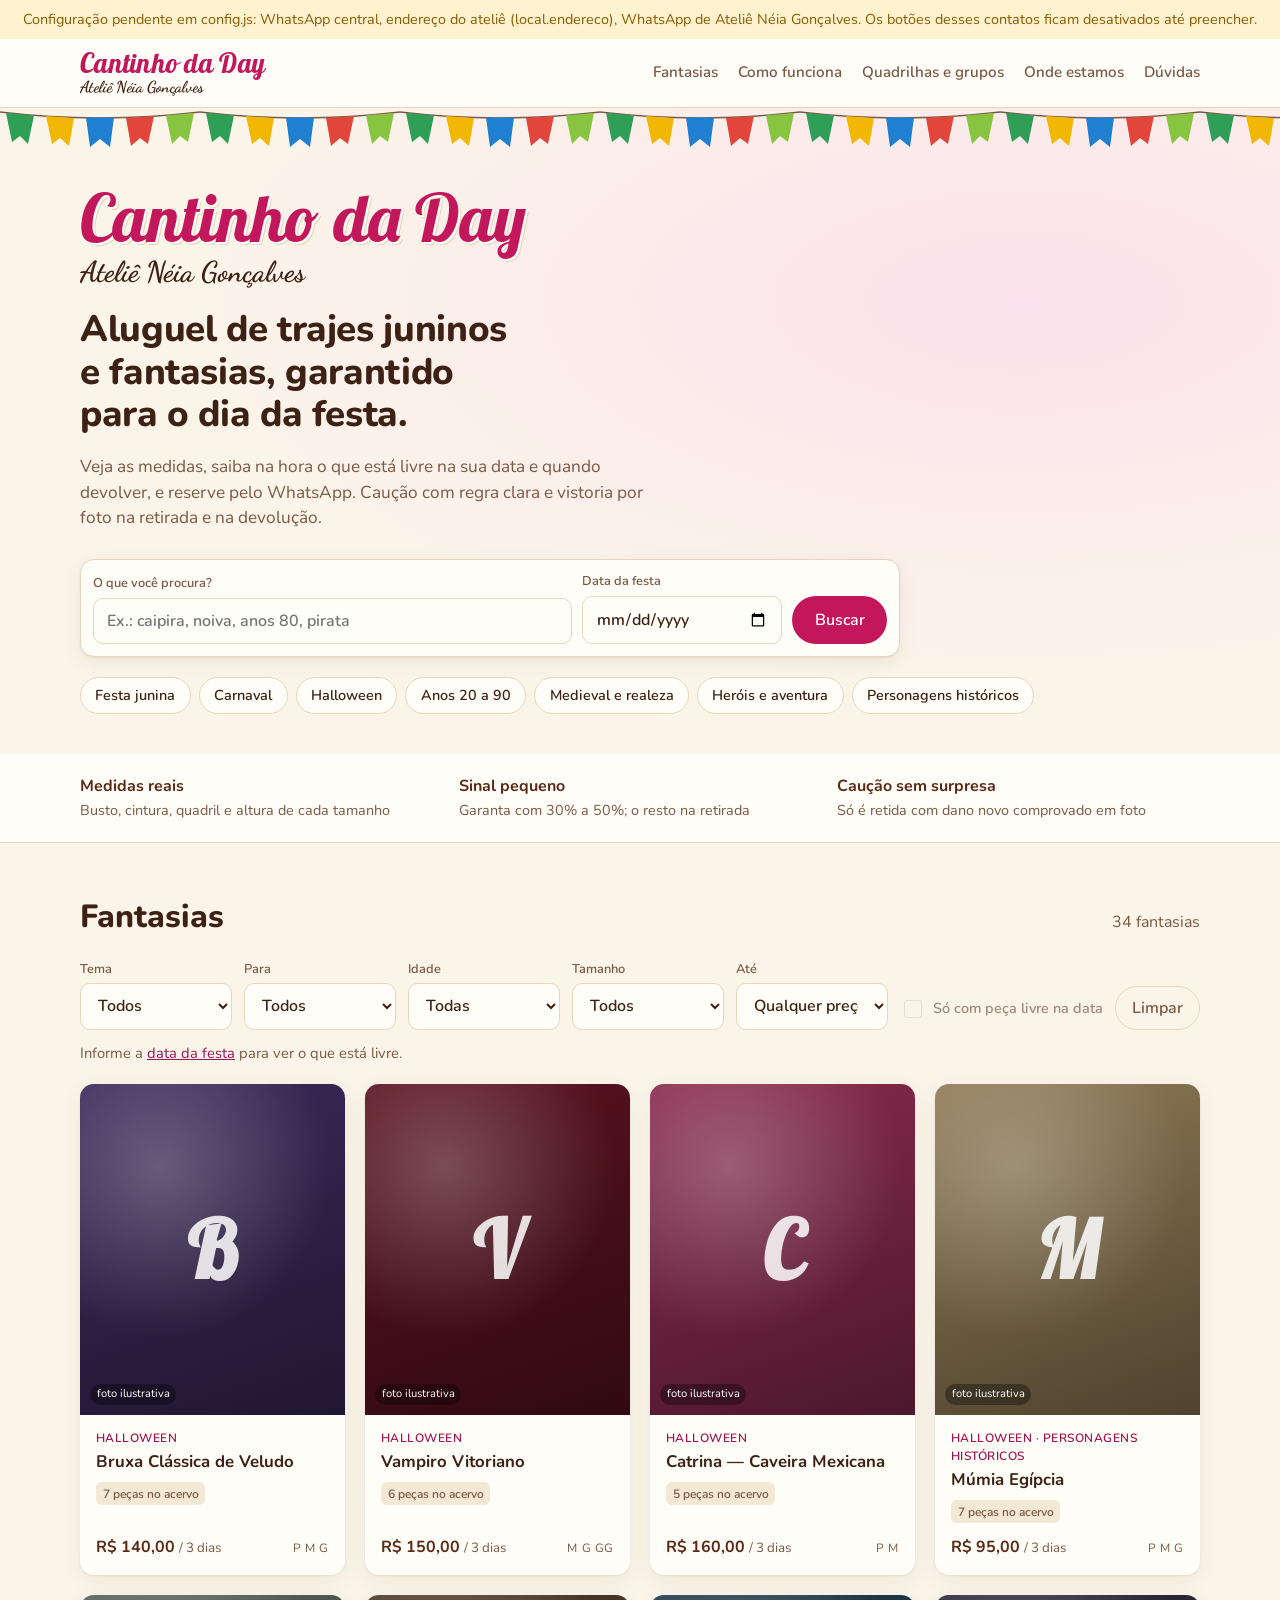
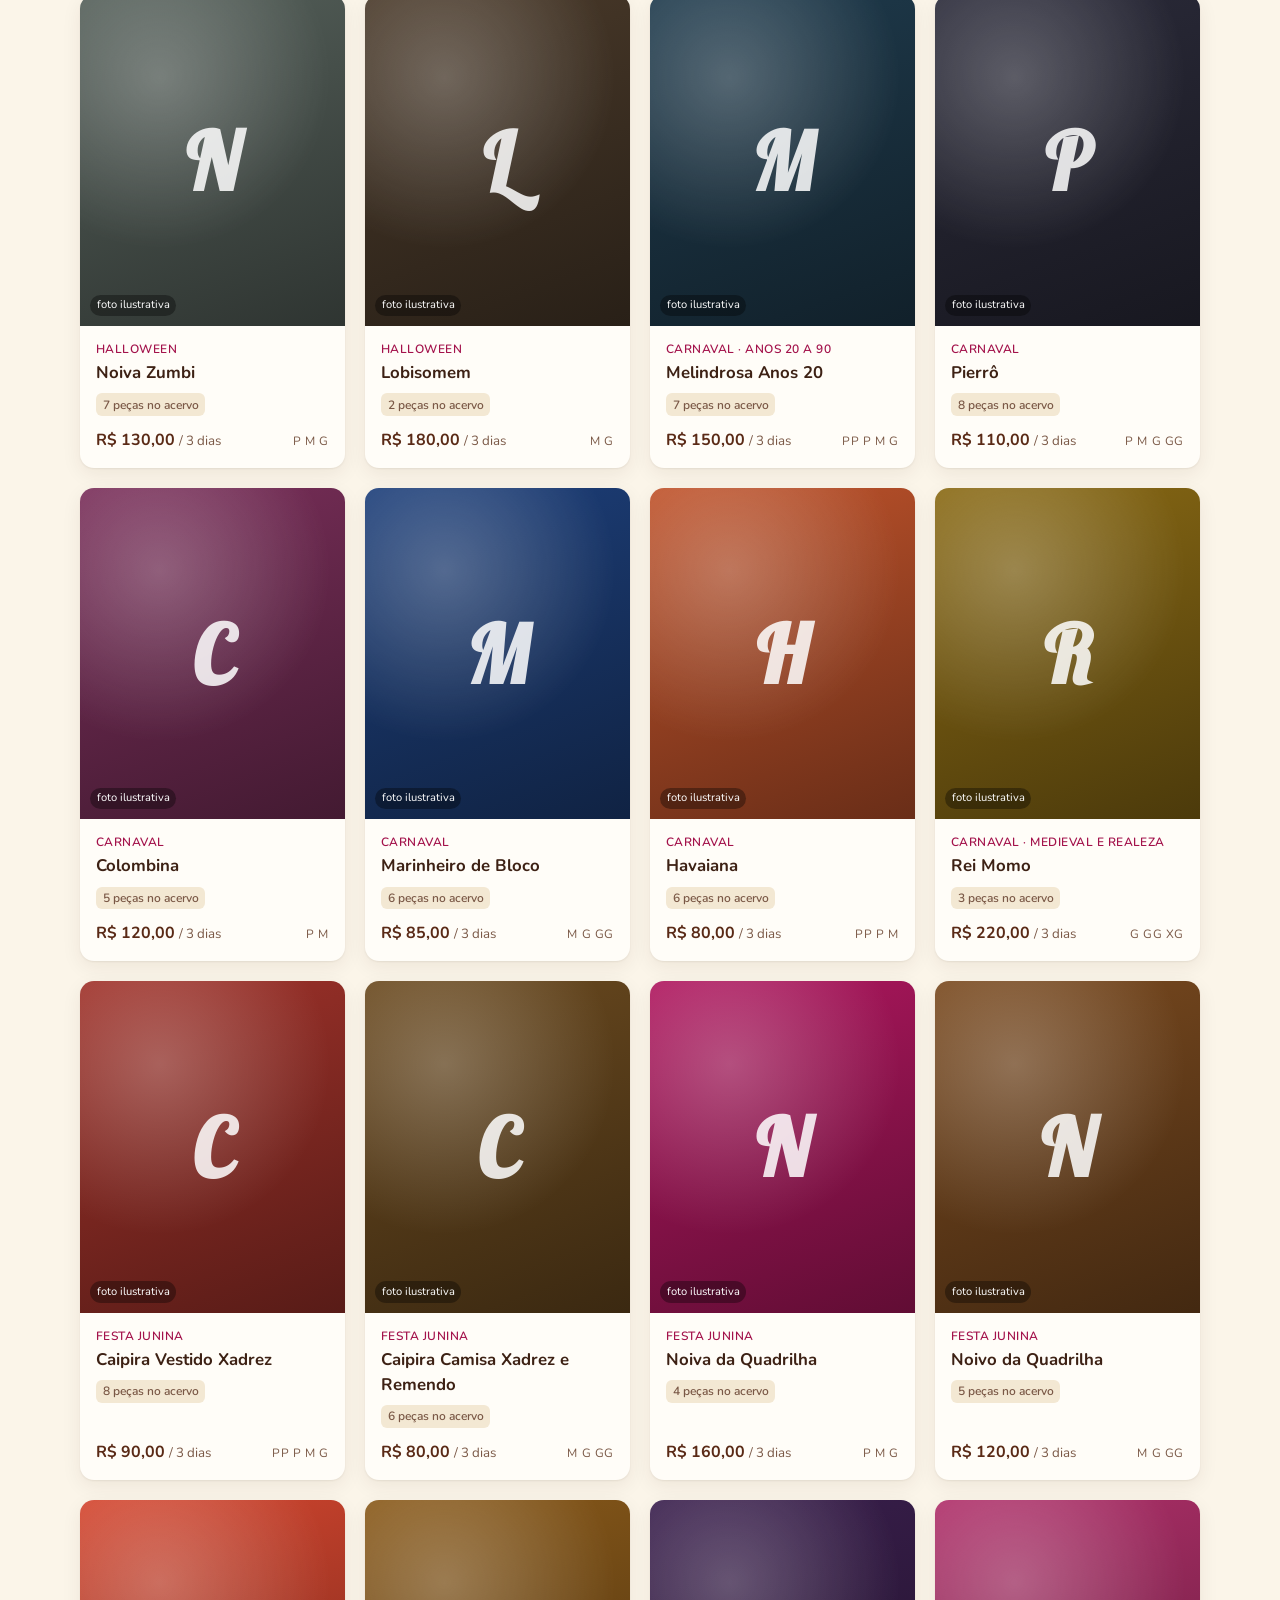
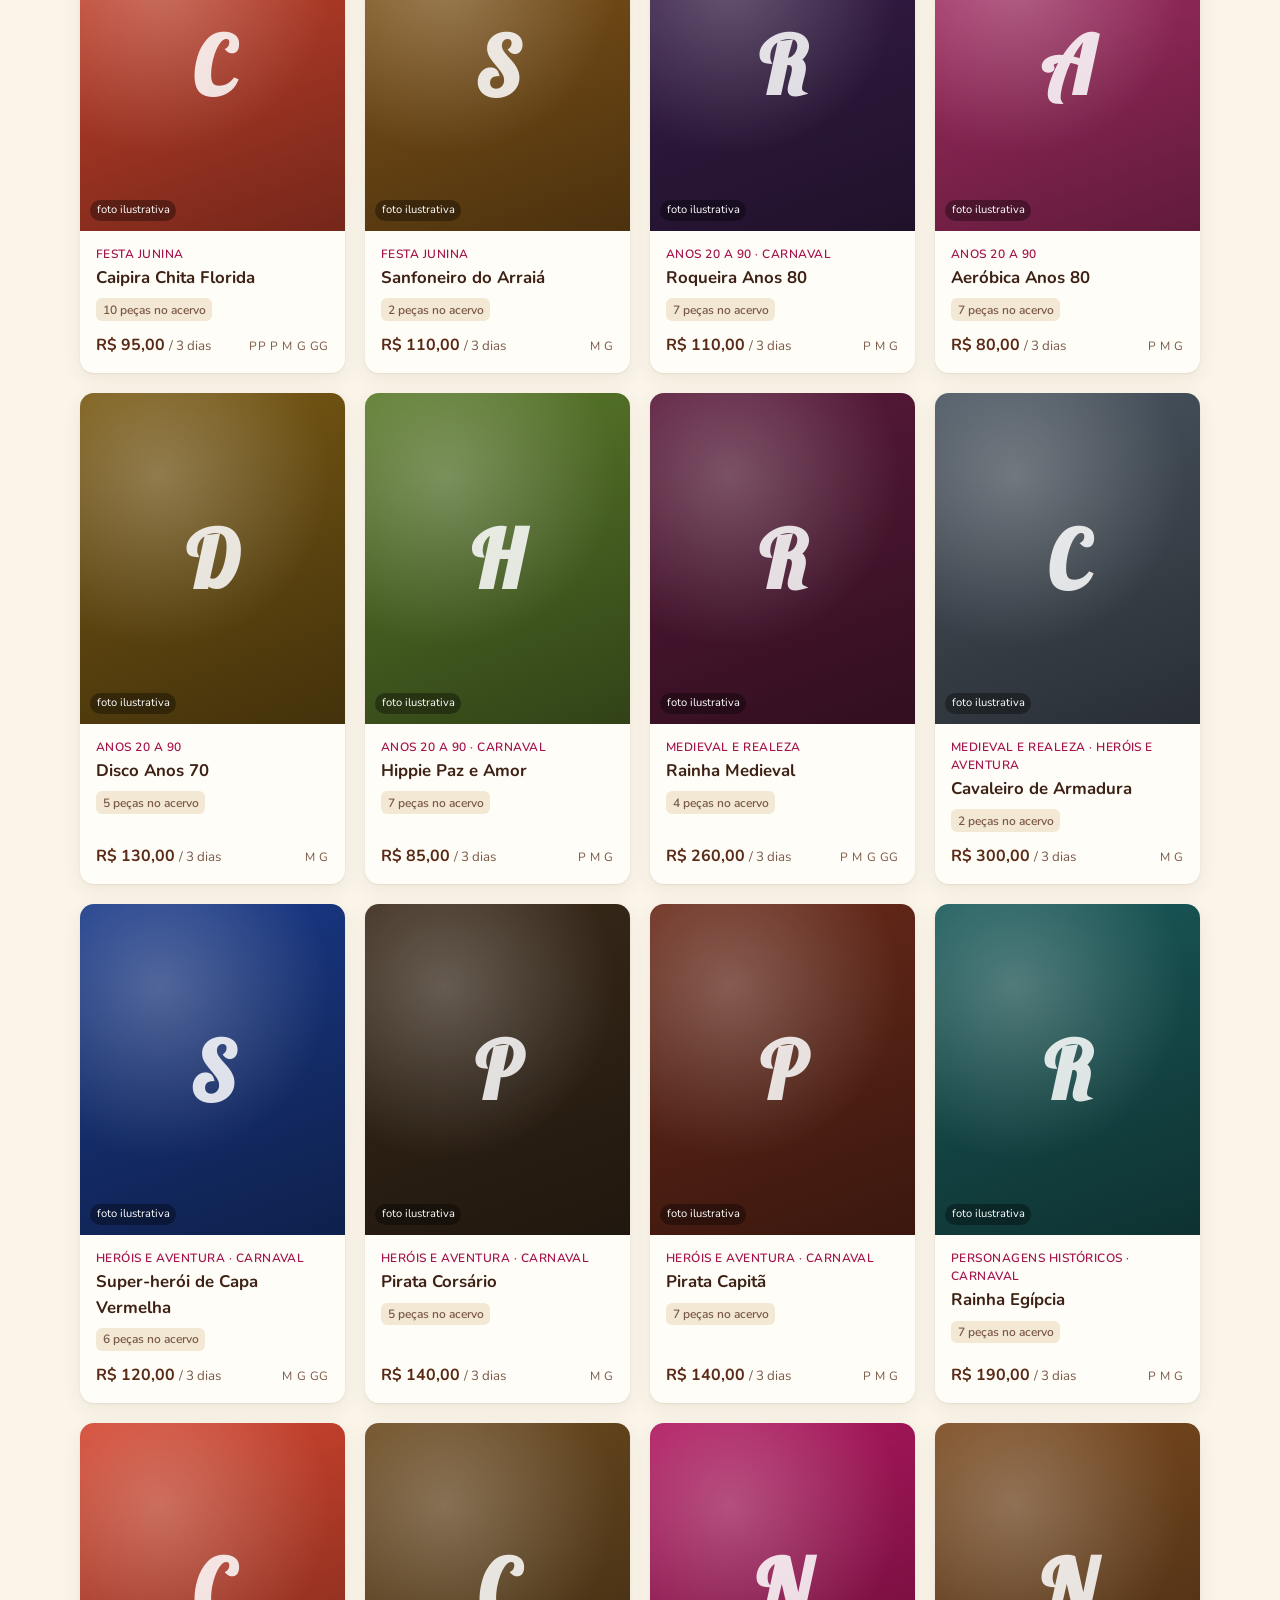
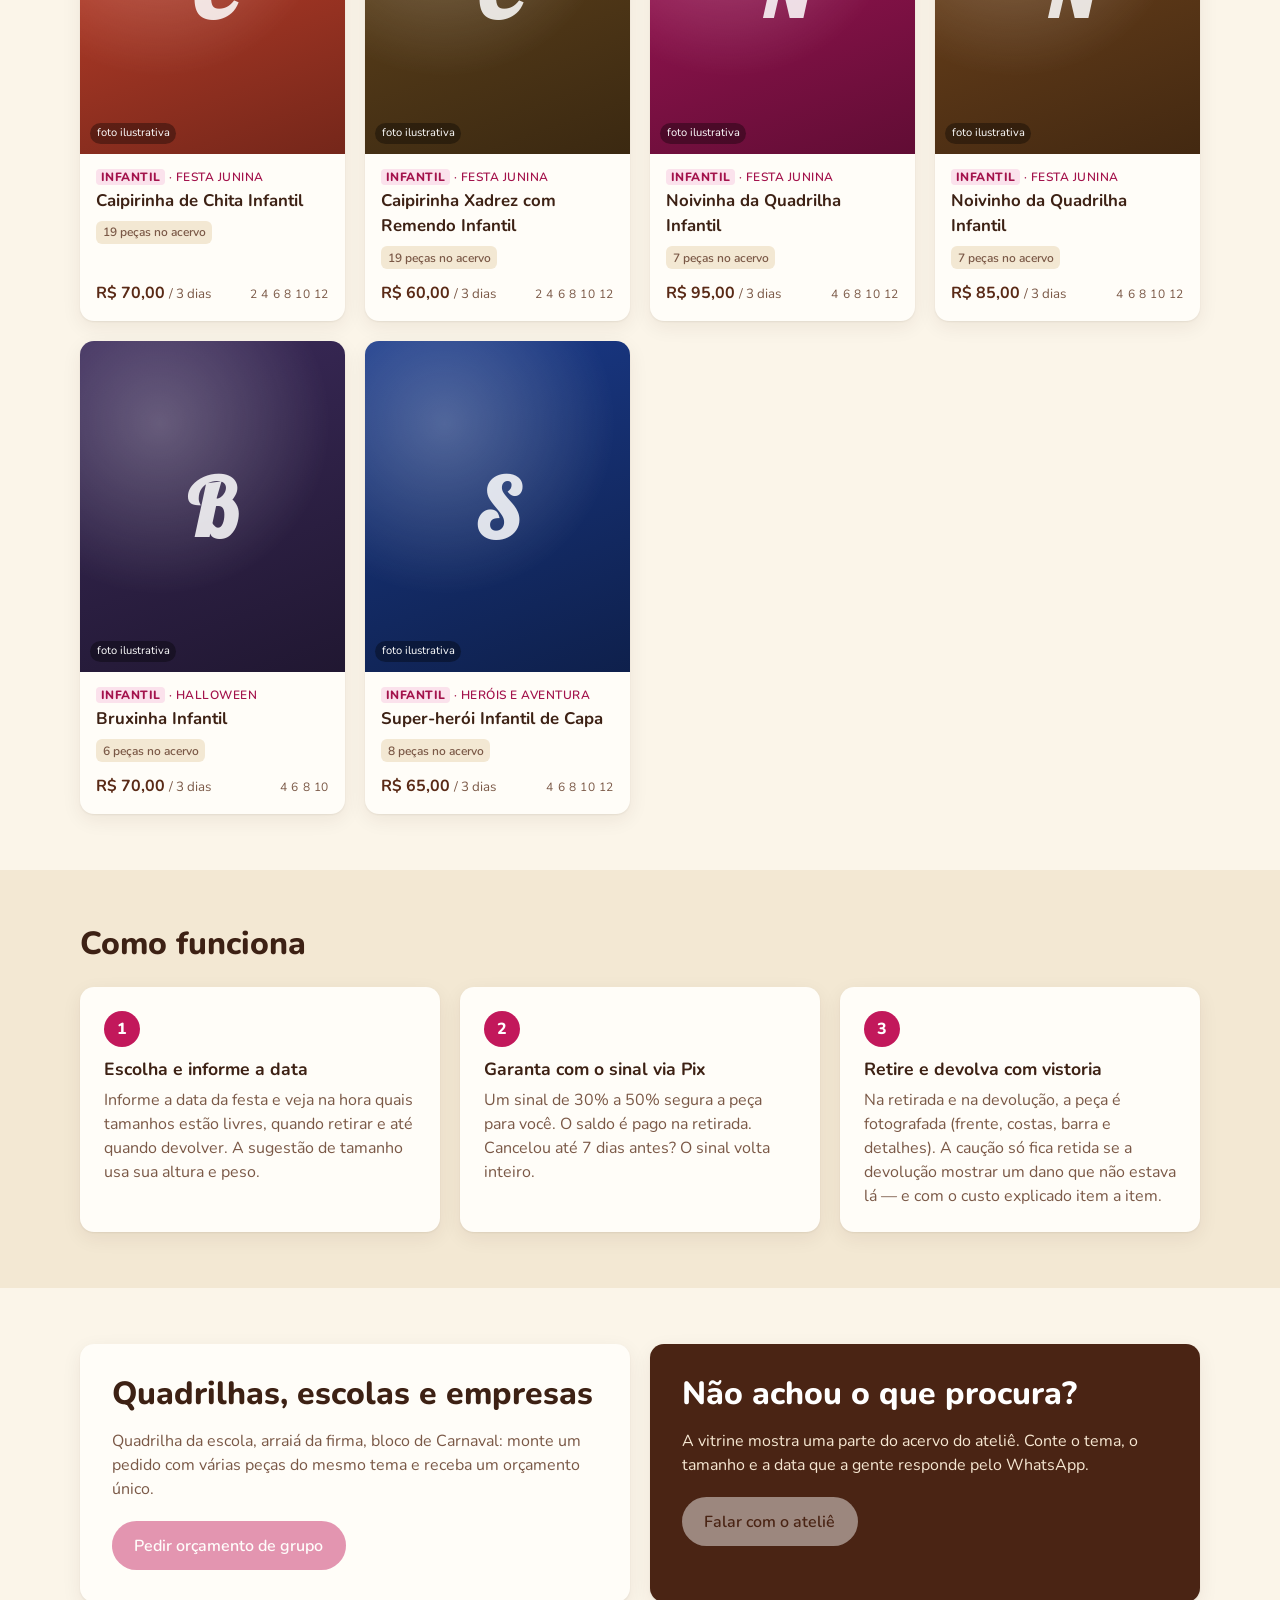
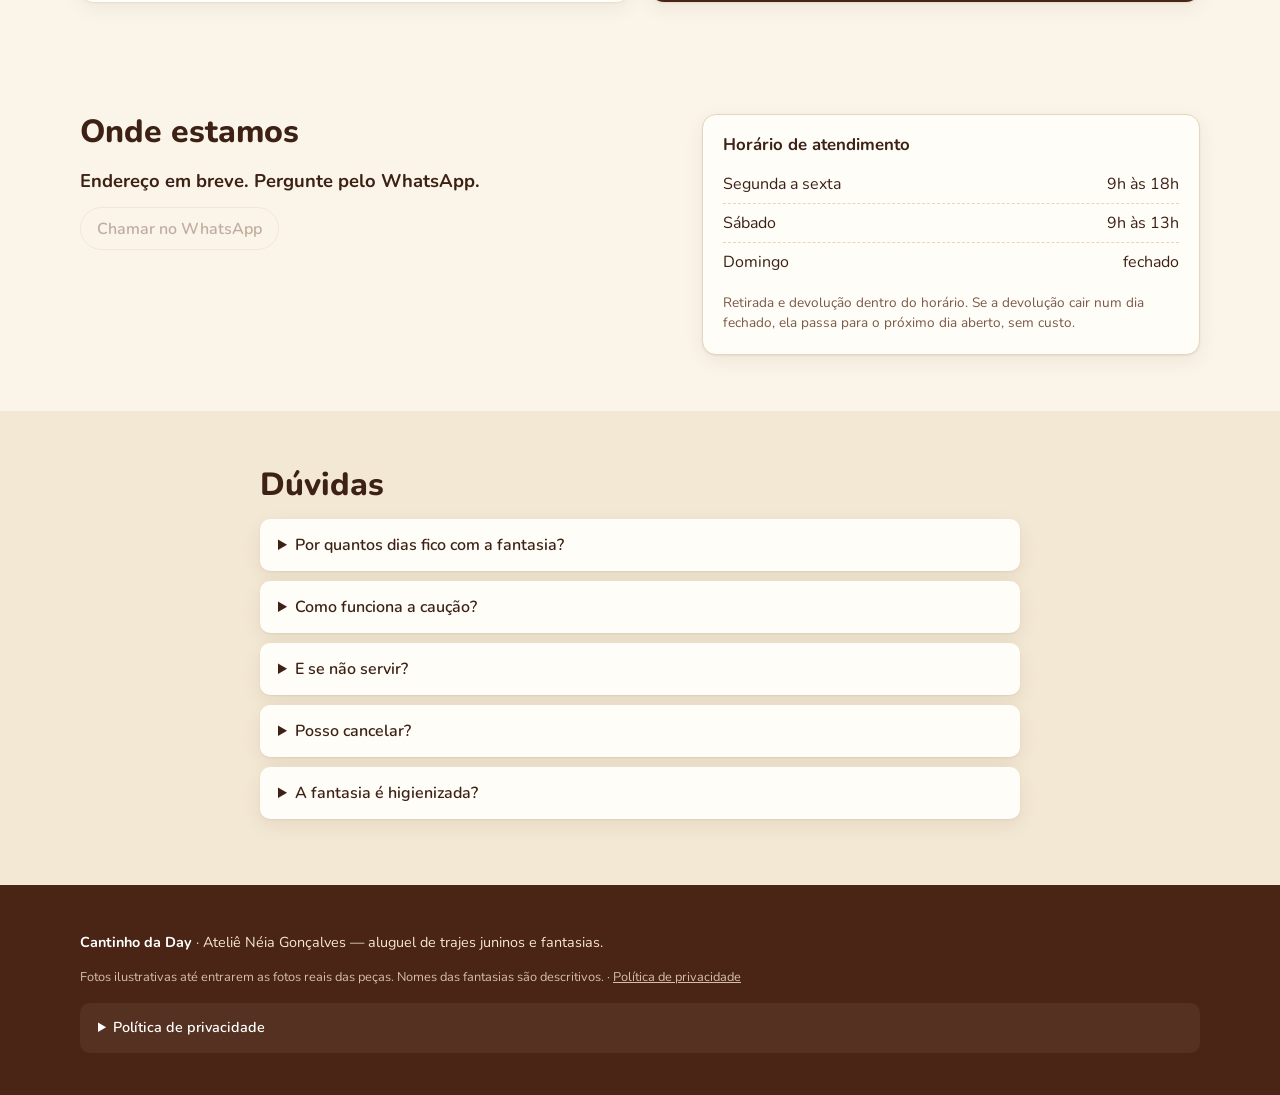
==== commit 2e9e5149: "Fantasias: acervo infantil (tamanhos 2 a 14) com sugestão de tamanho para criança Numeração infantil" ====
--- a/site-fantasias/index.html
+++ b/site-fantasias/index.html
@@ -92,6 +92,13 @@
               <option value="masculino">Masculino</option>
             </select>
           </label>
+          <label>Idade
+            <select id="filtro-publico">
+              <option value="">Todas</option>
+              <option value="adulto">Adulto</option>
+              <option value="infantil">Infantil</option>
+            </select>
+          </label>
           <label>Tamanho
             <select id="filtro-tamanho"><option value="">Todos</option></select>
           </label>
--- a/site-fantasias/estilo.css
+++ b/site-fantasias/estilo.css
@@ -165,6 +165,7 @@
 .cartao__info { display: flex; flex-direction: column; gap: 2px; padding: 14px 16px 16px; flex: 1; }
 .cartao__temas { font-size: .75rem; color: var(--destaque-escuro); font-weight: 600; text-transform: uppercase; letter-spacing: .04em; }
 .cartao__nome { font-weight: 700; font-size: 1.05rem; }
+.cartao__infantil { background: var(--destaque-suave); color: var(--destaque-escuro); padding: 0 .4em; border-radius: 4px; font-weight: 800; }
 .cartao__loja { color: var(--texto-suave); font-size: .85rem; }
 .cartao__rodape { display: flex; justify-content: space-between; align-items: baseline; margin-top: auto; padding-top: 10px; gap: 8px; }
 .cartao__preco { font-weight: 700; color: var(--marca-texto); }
